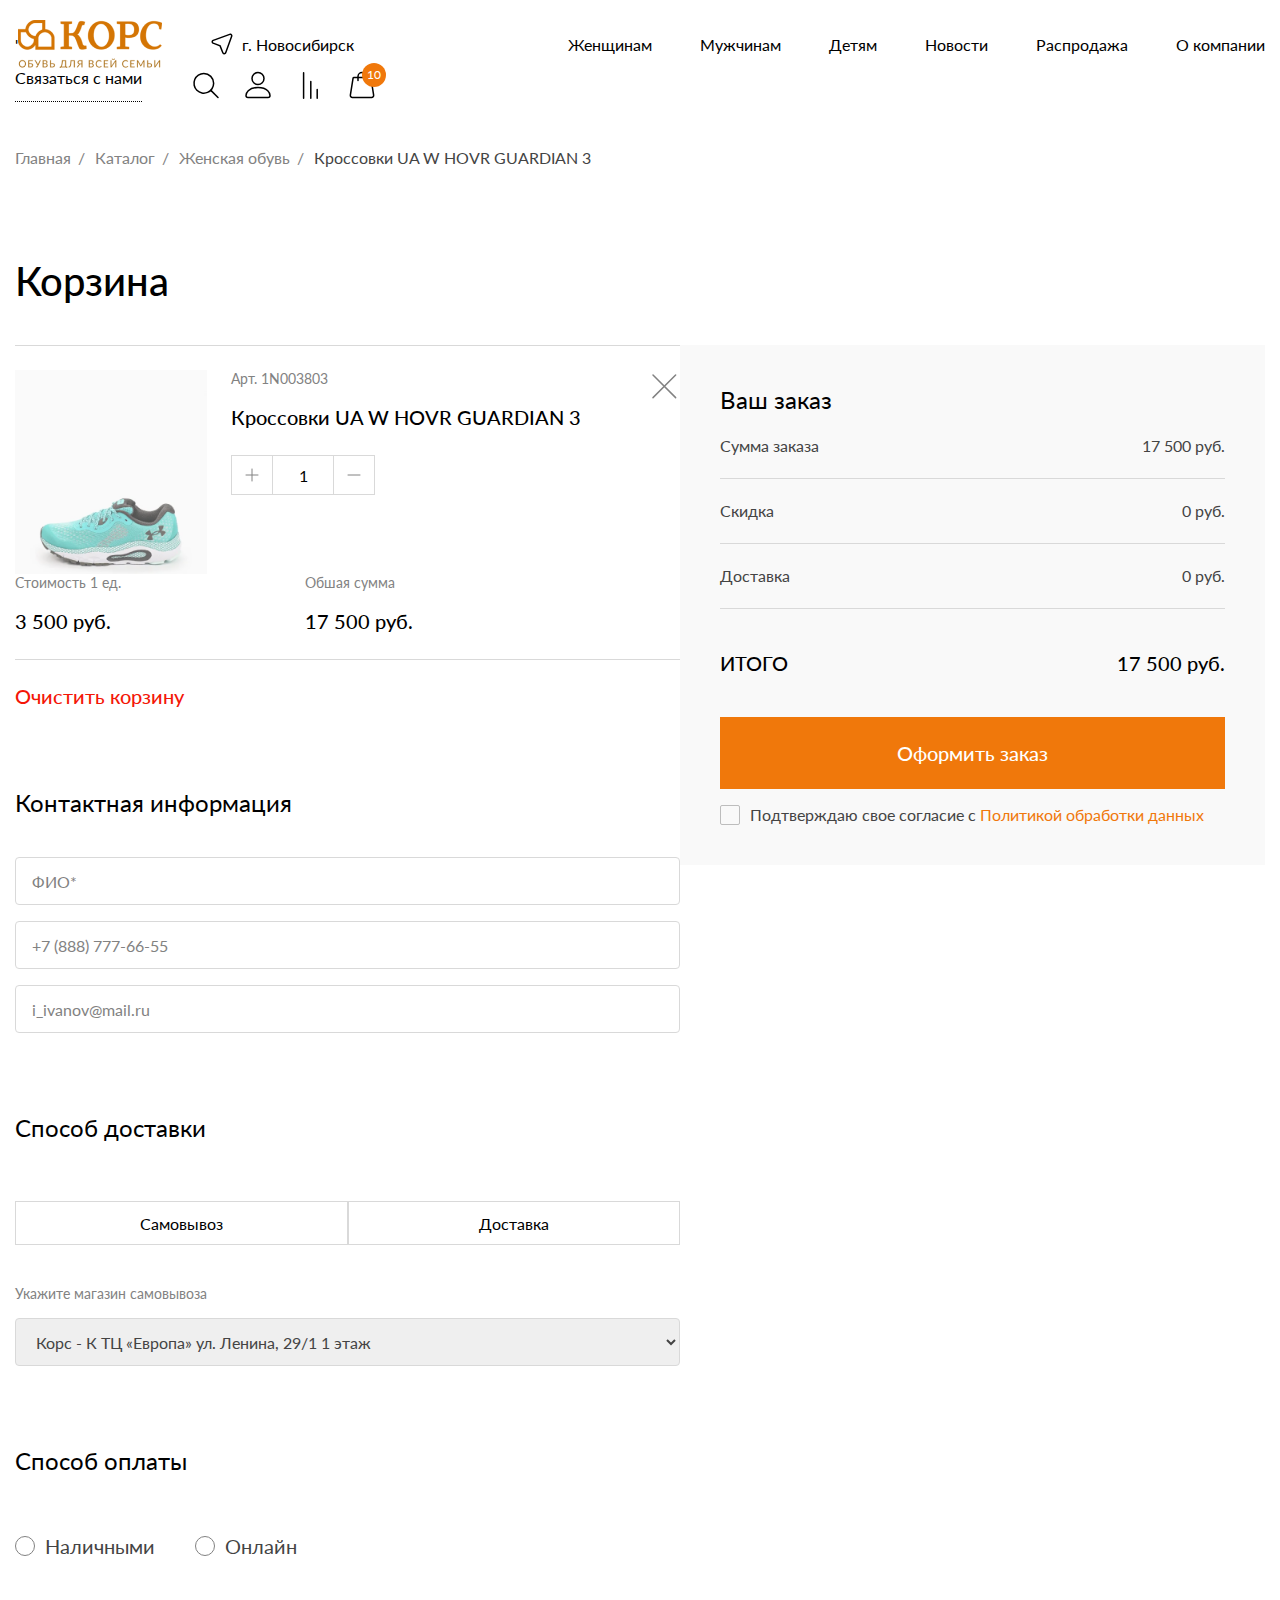
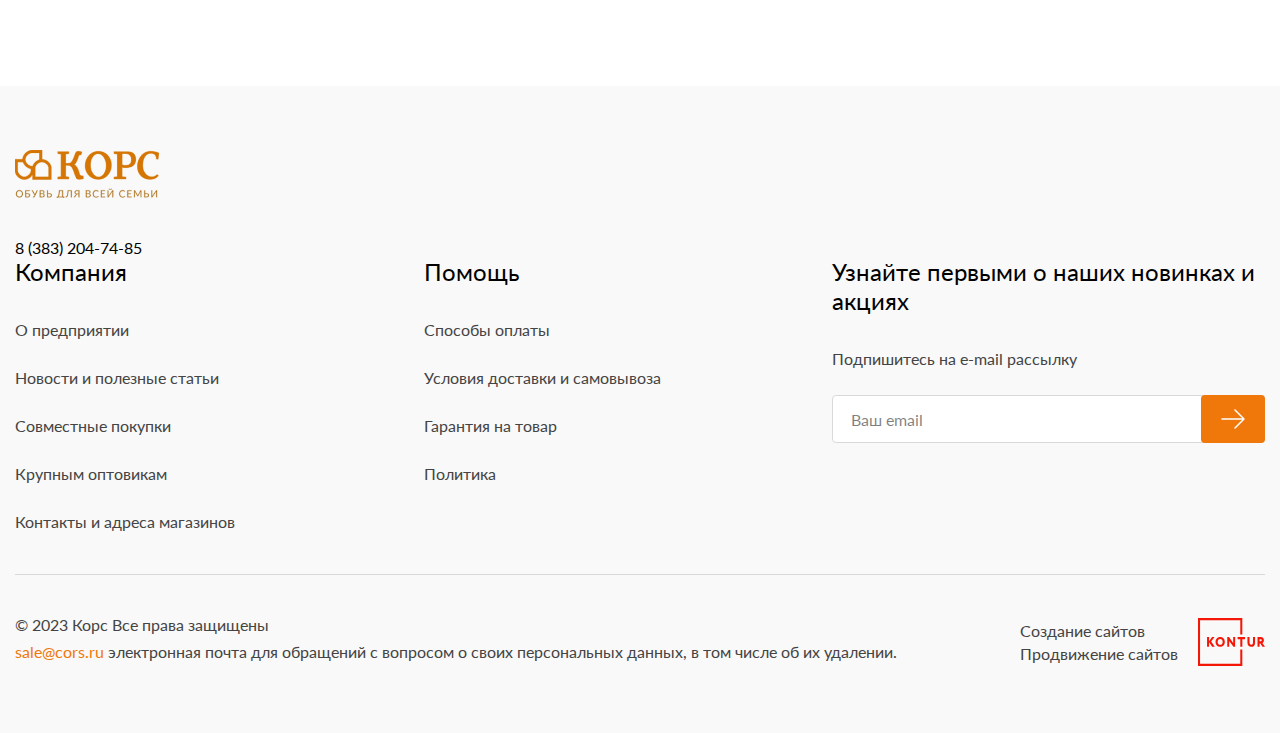
==== basket.html @ dfb62dc3 "web page" ====
<!DOCTYPE html>
<html lang="ru">
<head>
    <meta charset="UTF-8">
    <meta http-equiv="X-UA-Compatible" content="IE=edge">
    <meta name="viewport" content="width=device-width, initial-scale=1.0">
    <link rel="stylesheet" href="css/normalize.css">
    <link rel="stylesheet" href="slick-1.8.1/slick/slick-theme.css">
    <link rel="stylesheet" href="slick-1.8.1/slick/slick.css">
    <link rel="stylesheet" href="css/style.css">
    <link rel="stylesheet" href="css/media.css">
    <title></title>
</head>
<body>
    <header class="header">
        <div class="container">
            <div class="header__box">
                <div class="header__left">'
                    <a href="#" class="header__logo">
                        <img src="img/logo.png" alt="">
                    </a>
                    <div class="header__map">
                        <svg xmlns="http://www.w3.org/2000/svg" width="24" height="24" viewBox="0 0 24 24" fill="none">
                            <path d="M2.52773 8.87967C2.35185 9.12691 2.25506 9.42165 2.25009 9.72501H2.25008C2.24512 10.0291 2.33269 10.3275 2.50119 10.5806C2.66961 10.8336 2.91092 11.0295 3.19315 11.1423C3.19325 11.1424 3.19335 11.1424 3.19346 11.1425C3.1935 11.1425 3.19354 11.1425 3.19358 11.1425L10.0955 13.9037L12.8568 20.8065C12.8568 20.8066 12.8568 20.8067 12.8569 20.8068C12.9682 21.0853 13.1604 21.3239 13.4087 21.4921C13.6571 21.6602 13.9501 21.7501 14.25 21.75C14.2501 21.75 14.2502 21.75 14.2503 21.75H14.262V21.7501L14.2738 21.7499C14.5776 21.7451 14.8728 21.6482 15.1203 21.4719C15.3678 21.2957 15.5559 21.0484 15.6598 20.7629L15.6598 20.7628L21.6593 4.26422C21.6594 4.26401 21.6595 4.2638 21.6595 4.26359C21.7576 3.9953 21.777 3.70459 21.7154 3.42566C21.6539 3.1465 21.5138 2.89075 21.3117 2.68853C21.1097 2.48632 20.854 2.34605 20.5749 2.28425C20.2961 2.22252 20.0055 2.24165 19.7372 2.3394C19.7369 2.33951 19.7366 2.33961 19.7363 2.33972L3.23717 8.3394L3.23657 8.33962C2.95107 8.44372 2.70389 8.63203 2.52773 8.87967Z" stroke="black" stroke-width="1.5"/>
                        </svg>
                        г. Новосибирск
                    </div>
                </div>
                <div class="header__navbar">
                    <ul>
                        <li>
                            <a href="#">Женщинам</a>
                        </li>
                        <li>
                            <a href="#">Мужчинам</a>
                        </li>
                        <li>
                            <a href="#">Детям</a>
                        </li>
                        <li>
                            <a href="#">Новости</a>
                        </li>
                        <li>
                            <a href="#">Распродажа</a>
                        </li>
                        <li>
                            <a href="#">О компании</a>
                        </li>
                    </ul>
                </div>
                <div class="header__right">
                    <button class="header__call">Связаться с нами</button>
                    <button class="header__item">
                        <svg xmlns="http://www.w3.org/2000/svg" width="32" height="33" viewBox="0 0 32 33" fill="none">
                            <path d="M13.8181 4.5C11.8763 4.5 9.97805 5.07582 8.36347 6.15465C6.74889 7.23348 5.49048 8.76686 4.74736 10.5609C4.00425 12.3549 3.80982 14.329 4.18866 16.2335C4.56749 18.1381 5.50258 19.8875 6.87567 21.2606C8.24876 22.6337 9.99818 23.5688 11.9027 23.9476C13.8072 24.3264 15.7813 24.132 17.5754 23.3889C19.3694 22.6458 20.9028 21.3874 21.9816 19.7728C23.0604 18.1582 23.6363 16.26 23.6363 14.3181C23.6361 11.7142 22.6016 9.21707 20.7604 7.37585C18.9192 5.53463 16.422 4.50017 13.8181 4.5Z" stroke="black" stroke-width="1.5" stroke-miterlimit="10"/>
                            <path d="M21.1431 21.6431L28 28.5" stroke="black" stroke-width="1.5" stroke-miterlimit="10" stroke-linecap="round"/>
                        </svg>
                    </button>
                    <a href="#" class="header__item">
                        <svg xmlns="http://www.w3.org/2000/svg" width="32" height="33" viewBox="0 0 32 33" fill="none">
                            <path d="M6 28.5C6 28.5 4 28.5 4 26.5C4 24.5 6 18.5 16 18.5C26 18.5 28 24.5 28 26.5C28 28.5 26 28.5 26 28.5H6ZM16 15.5C17.5913 15.5 19.1174 14.8679 20.2426 13.7426C21.3679 12.6174 22 11.0913 22 9.5C22 7.9087 21.3679 6.38258 20.2426 5.25736C19.1174 4.13214 17.5913 3.5 16 3.5C14.4087 3.5 12.8826 4.13214 11.7574 5.25736C10.6321 6.38258 10 7.9087 10 9.5C10 11.0913 10.6321 12.6174 11.7574 13.7426C12.8826 14.8679 14.4087 15.5 16 15.5Z" stroke="black" stroke-width="1.5"/>
                        </svg>
                    </a>
                    <a href="#" class="header__item">
                        <svg xmlns="http://www.w3.org/2000/svg" width="32" height="33" viewBox="0 0 32 33" fill="none">
                            <path d="M9.59998 3.70001L9.59998 29.3M16.8 12.5276L16.8 29.3M23.2 20.4724V29.3" stroke="black" stroke-width="1.5" stroke-linecap="round"/>
                        </svg>
                    </a>
                    <a href="#" class="header__item header__cart">
                        <svg xmlns="http://www.w3.org/2000/svg" width="26" height="28" viewBox="0 0 26 28" fill="none">
                            <path d="M1.36532 24.1879L4.02666 7.34394C4.10345 6.85793 4.52237 6.5 5.01441 6.5H14.56H20.9856C21.4776 6.5 21.8966 6.85793 21.9733 7.34394L24.6347 24.1879C24.8265 25.4019 23.8882 26.5 22.6592 26.5H14.56H3.34081C2.11176 26.5 1.17351 25.4019 1.36532 24.1879Z" stroke="black" stroke-width="1.5"/>
                            <path d="M9 9.5V5.5C9 3.29086 10.7909 1.5 13 1.5C15.2091 1.5 17 3.29086 17 5.5V9.5" stroke="black" stroke-width="1.5" stroke-linecap="round"/>
                        </svg>
                        <span>10</span>
                    </a>
                </div>
            </div>
        </div>
    </header>
    <main class="main">
        <div class="container">
            <div class="crumbs">
                <ul>
                    <li>
                        <a href="#">Главная</a>
                    </li>
                    <li>
                        <a href="#">Каталог</a>
                    </li>
                    <li>
                        <a href="#">Женская обувь</a>
                    </li>
                    <li>
                        <p>Кроссовки UA W HOVR GUARDIAN 3</p>
                    </li>
                </ul>
            </div>
            <section class="basket">
                <h2>Корзина</h2>
                <div class="basket__box">
                    <div class="basket__content">
                        <div class="basket__product">
                            <button class="basket__delete">
                                <svg xmlns="http://www.w3.org/2000/svg" width="32" height="32" viewBox="0 0 32 32" fill="none">
                                    <path d="M5 5L27.6274 27.6274M27.6274 5L5 27.6274" stroke="#828282" stroke-width="1.5" stroke-linecap="round" stroke-linejoin="round"/>
                                </svg>
                            </button>
                            <div class="basket__img">
                                <img src="img/product-slider-2.png" alt="">
                            </div>
                            <div class="basket__title">
                                <span>Арт. 1N003803</span>
                                <h6>Кроссовки UA W HOVR 
                                    GUARDIAN 3</h6>
                                <div class="products__quantity">
                                    <button class="plus">
                                        <svg xmlns="http://www.w3.org/2000/svg" width="14" height="14" viewBox="0 0 14 14" fill="none">
                                            <path d="M1 7H13M7 1V13" stroke="#828282" stroke-linecap="round" stroke-linejoin="round"/>
                                        </svg>
                                    </button>
                                    <input type="text" value="1" readonly class="num">
                                    <button class="minus">
                                        <svg xmlns="http://www.w3.org/2000/svg" width="14" height="2" viewBox="0 0 14 2" fill="none">
                                            <path d="M1 1L13 1" stroke="#828282" stroke-linecap="round" stroke-linejoin="round"/>
                                        </svg>
                                    </button>
                                </div>                                
                            </div>
                            <div class="basket__price">
                                <span>Стоимость 1 ед.</span>
                                <h6>3 500 руб.</h6>
                            </div>
                            <div class="basket__price">
                                <span>Обшая сумма</span>
                                <h6>17 500 руб.</h6>
                            </div>
                        </div>
                        <button class="basket__clear">
                            Очистить корзину
                        </button>
                        <div class="basket__bottom">
                            <div class="basket__form">
                                <h5>Контактная информация</h5>
                                <div class="basket__input">
                                    <input type="text" placeholder="ФИО*">
                                </div>
                                <div class="basket__input">
                                    <input type="text" placeholder="+7 (888) 777-66-55">
                                </div>
                                <div class="basket__input">
                                    <input type="text" placeholder="i_ivanov@mail.ru">
                                </div>
                            </div>
                            <div class="basket__delivery">
                                <h5>Способ доставки</h5>
                                <div class="delivery_radio">
                                    <div class="radio">
                                        <input type="radio" id="123" name="delivery_radio">
                                        <label for="123">Самовывоз</label>
                                    </div>
                                    <div class="radio">
                                        <input type="radio" id="1234" name="delivery_radio">
                                        <label for="1234">Доставка</label>
                                    </div>
                                </div>
                                <span>Укажите магазин самовывоза</span>
                                <div class="delivery_select">
                                    <select name="" id="">
                                        <option value="">Корс - К ТЦ «Европа» ул. Ленина, 29/1 1 этаж</option>
                                    </select>
                                </div>
                            </div>
                            <div class="basket__payment">
                                <h5>Способ оплаты</h5>
                                <div class="payment_radio">
                                    <div class="radio">
                                        <input type="radio" id="1236" name="payment_radio">
                                        <label for="1236">
                                            <div class="border">
                                                <span></span>
                                            </div>
                                            Наличными
                                        </label>
                                    </div>
                                    <div class="radio">
                                        <input type="radio" id="1235" name="payment_radio">
                                        <label for="1235">
                                            <div class="border">
                                                <span></span>
                                            </div>
                                            Онлайн
                                        </label>
                                    </div>
                                </div>
                            </div>
                        </div>
                    </div>
                    <div class="basket__aside">
                        <div class="wrap">
                            <h5>Ваш заказ</h5>
                            <ul>
                                <li>
                                    <p>Сумма заказа</p>
                                    <p>17 500 руб.</p>
                                </li>
                                <li>
                                    <p>Скидка</p>
                                    <p>0 руб.</p>
                                </li>
                                <li>
                                    <p>Доставка</p>
                                    <p>0 руб.</p>
                                </li>
                            </ul>
                            <div class="total">
                                <h6>ИТОГО</h6>
                                <h6>17 500 руб.</h6>
                            </div>
                            <button class="main_btn">Оформить заказ</button>
                            <div class="aside__check">
                                <input type="checkbox" id="35">
                                <label for="35">Подтверждаю свое согласие с <a href="#">Политикой обработки данных</a></label>
                            </div>
                        </div>
                    </div>
                </div>
            </section>
        </div>
    </main>
    <footer class="footer">
        <div class="container">
            <div class="footer__top">
                <div class="footer__left">
                    <a href="#" class="footer__logo">
                        <img src="img/logo.png" alt="">
                    </a>
                    <a href="tel:8 (383) 204-74-85" class="footer__phone">8 (383) 204-74-85</a>
                </div>
                <div class="footer__wrap">
                    <div class="footer__nav">
                        <h5>Компания</h5>
                        <ul>
                            <li>
                                <a href="#">О предприятии </a>
                            </li>
                            <li>
                                <a href="#">Новости и полезные статьи</a>
                            </li>
                            <li>
                                <a href="#">Совместные покупки</a>
                            </li>
                            <li>
                                <a href="#">Крупным оптовикам</a>
                            </li>
                            <li>
                                <a href="#">Контакты и адреса магазинов</a>
                            </li>
                        </ul>
                    </div>
                    <div class="footer__nav">
                        <h5>Помощь</h5>
                        <ul>
                            <li>
                                <a href="#">Способы оплаты</a>
                            </li>
                            <li>
                                <a href="#">Условия доставки и самовывоза</a>
                            </li>
                            <li>
                                <a href="#">Гарантия на товар</a>
                            </li>
                            <li>
                                <a href="#">Политика</a>
                            </li>
                        </ul>
                    </div>
                    <div class="footer__right">
                        <h5>Узнайте первыми о наших новинках 
                            и акциях</h5>
                        <p>Подпишитесь на e-mail рассылку</p>
                        <div class="footer__email">
                            <input type="email" placeholder="Ваш email">
                            <button class="btn">
                                <svg xmlns="http://www.w3.org/2000/svg" width="32" height="32" viewBox="0 0 32 32" fill="none">
                                    <path d="M17.47 25.5298C17.3295 25.3892 17.2506 25.1986 17.2506 24.9998C17.2506 24.8011 17.3295 24.6105 17.47 24.4698L25.1887 16.7498L4.99999 16.7498C4.80108 16.7498 4.61031 16.6708 4.46966 16.5302C4.32901 16.3895 4.24999 16.1988 4.24999 15.9998C4.24999 15.8009 4.32901 15.6102 4.46966 15.4695C4.61031 15.3289 4.80108 15.2498 4.99999 15.2498L25.1887 15.2498L17.47 7.52985C17.3375 7.38767 17.2654 7.19962 17.2688 7.00532C17.2722 6.81102 17.351 6.62564 17.4884 6.48822C17.6258 6.35081 17.8112 6.2721 18.0055 6.26867C18.1998 6.26524 18.3878 6.33737 18.53 6.46985L27.53 15.4698C27.6704 15.6105 27.7493 15.8011 27.7493 15.9998C27.7493 16.1986 27.6704 16.3892 27.53 16.5298L18.53 25.5298C18.3894 25.6703 18.1987 25.7492 18 25.7492C17.8012 25.7492 17.6106 25.6703 17.47 25.5298Z" fill="white"/>
                                </svg>
                            </button>
                        </div>
                    </div>
                </div>
            </div>
            <div class="footer__bottom">
                <div class="footer__copy">
                    <p>© 2023 Корс Все права защищены</p>
                    <p><a href="#">sale@cors.ru</a> электронная почта для обращений с вопросом о своих персональных данных, в том числе об их удалении.</p>
                </div>
                <div class="footer__kontur">
                    <div>
                        <a href="#">Создание сайтов</a>
                        <a href="#">Продвижение сайтов</a>
                    </div>
                    <img src="img/kontur.svg" alt="">
                </div>
            </div>
        </div>
    </footer>
    <script src="js/jquery.min.js"></script>
    <script src="slick-1.8.1/slick/slick.min.js"></script>
    <script src="js/main.js"></script>
    <script>
        $('.images_main').slick({
            slidesToShow: 1,
            slidesToScroll: 1,
            arrows: false,
            dots: false,
            fade: true,
            asNavFor: '.images_nav'
        });
        $('.images_nav').slick({
            slidesToShow: 3,
            slidesToScroll: 1,
            asNavFor: '.images_main',
            arrows: true,
            dots: false,
            focusOnSelect: true,
            vertical: true,
            verticalSwiping: true,
        });
        $('.products__slider').slick({
            infinite: true,
            slidesToShow: 4,
            slidesToScroll: 1,
            arrows: false,
            dots: true
        });
        
    </script>
</body>
</html>
---- css/style.css ----
@import url("https://fonts.googleapis.com/css2?family=Lato:ital,wght@0,100;0,300;0,400;0,700;0,900;1,100;1,300;1,400;1,700;1,900&display=swap");
*, *::before, *::after {
  margin: 0;
  padding: 0;
  outline: none;
  -webkit-box-sizing: border-box;
          box-sizing: border-box;
}

body {
  min-height: 100vh;
  display: -webkit-box;
  display: -ms-flexbox;
  display: flex;
  -webkit-box-orient: vertical;
  -webkit-box-direction: normal;
      -ms-flex-direction: column;
          flex-direction: column;
  -webkit-box-pack: justify;
      -ms-flex-pack: justify;
          justify-content: space-between;
  font-family: "Lato", sans-serif;
  color: var(--black, #000);
  font-size: 16px;
  font-style: normal;
  font-weight: 400;
  line-height: normal;
}

.main {
  padding-top: 148px;
  padding-bottom: 128px;
}

:focus {
  outline: none;
}

button {
  cursor: pointer;
}

a {
  padding: 0;
  margin: 0;
  text-decoration: none;
}

p {
  padding: 0;
  margin: 0;
  color: #444;
  font-size: 16px;
  font-style: normal;
  font-weight: 400;
  line-height: 150%; /* 24px */
}

h1, h2, h3, h4, h5, h6 {
  padding: 0;
  margin: 0;
}

h1 {
  color: var(--black, #000);
  font-size: 48px;
  font-style: normal;
  font-weight: 400;
  line-height: normal;
}

h2 {
  color: var(--black, #000);
  font-size: 40px;
  font-style: normal;
  font-weight: 500;
  line-height: normal;
}

h4 {
  color: #000;
  font-size: 32px;
  font-style: normal;
  font-weight: 400;
  line-height: normal;
}

h5 {
  color: #000;
  font-size: 24px;
  font-style: normal;
  font-weight: 400;
  line-height: normal;
}

h6 {
  color: #000;
  font-size: 20px;
  font-style: normal;
  font-weight: 500;
  line-height: 140%; /* 31.2px */
}

ul, ol {
  list-style: none;
  padding: 0;
  margin: 0;
}

.container {
  max-width: 1792px;
  width: 100%;
  margin: 0 auto;
  padding: 0 15px;
}

.main_btn {
  display: -webkit-box;
  display: -ms-flexbox;
  display: flex;
  -webkit-box-align: center;
      -ms-flex-align: center;
          align-items: center;
  -webkit-box-pack: center;
      -ms-flex-pack: center;
          justify-content: center;
  padding: 24px 48px;
  background: var(--orange-brand, #F0780B);
  border: 0;
  color: #FFF;
  font-size: 20px;
  font-style: normal;
  font-weight: 500;
  line-height: normal;
}

.btn2 {
  display: -webkit-box;
  display: -ms-flexbox;
  display: flex;
  -webkit-box-align: center;
      -ms-flex-align: center;
          align-items: center;
  -webkit-box-pack: center;
      -ms-flex-pack: center;
          justify-content: center;
  height: 40px;
  padding: 15px 24px;
  color: #444;
  font-size: 16px;
  font-style: normal;
  font-weight: 500;
  line-height: normal;
  background: #F9F9F9;
  border: 0;
}

.btn3 {
  display: -webkit-box;
  display: -ms-flexbox;
  display: flex;
  -webkit-box-align: center;
      -ms-flex-align: center;
          align-items: center;
  -webkit-box-pack: center;
      -ms-flex-pack: center;
          justify-content: center;
  padding: 24px 48px;
  border: 1px solid var(--light-gray-1, #828282);
  background: transparent;
  color: var(--dark-gray, #444);
  font-size: 20px;
  font-style: normal;
  font-weight: 500;
  line-height: normal;
}

.crumbs {
  margin-bottom: 90px;
}
.crumbs ul {
  display: -webkit-box;
  display: -ms-flexbox;
  display: flex;
}
.crumbs li {
  margin-right: 24px;
  position: relative;
}
.crumbs li::after {
  content: "/";
  color: var(--light-gray-1, #828282);
  font-size: 16px;
  font-style: normal;
  font-weight: 400;
  line-height: normal;
  position: absolute;
  top: 0;
  right: -14px;
}
.crumbs li:last-child::after {
  display: none;
}
.crumbs a {
  color: var(--light-gray-1, #828282);
  font-size: 16px;
  font-style: normal;
  font-weight: 400;
  line-height: normal;
}
.crumbs p {
  color: var(--dark-gray, #444);
  font-size: 16px;
  font-style: normal;
  font-weight: 400;
  line-height: normal;
}

.header {
  width: 100%;
  padding-top: 30px;
  background: #fff;
  position: absolute;
  top: 0;
  left: 0;
  margin-top: -30px;
}

.header__box {
  display: -webkit-box;
  display: -ms-flexbox;
  display: flex;
  -webkit-box-pack: justify;
      -ms-flex-pack: justify;
          justify-content: space-between;
  -webkit-box-align: center;
      -ms-flex-align: center;
          align-items: center;
  -ms-flex-wrap: wrap;
      flex-wrap: wrap;
  padding: 20px 0;
}

.header__left {
  display: -webkit-box;
  display: -ms-flexbox;
  display: flex;
  -webkit-box-align: center;
      -ms-flex-align: center;
          align-items: center;
}

.header__logo {
  display: -webkit-box;
  display: -ms-flexbox;
  display: flex;
  -webkit-box-align: center;
      -ms-flex-align: center;
          align-items: center;
  -webkit-box-pack: center;
      -ms-flex-pack: center;
          justify-content: center;
  width: 144px;
  height: 48px;
  margin-right: 48px;
}
.header__logo img {
  width: 100%;
}

.header__map {
  display: -webkit-box;
  display: -ms-flexbox;
  display: flex;
  -webkit-box-align: center;
      -ms-flex-align: center;
          align-items: center;
}
.header__map svg {
  margin-right: 8px;
}

.header__navbar ul {
  display: -webkit-box;
  display: -ms-flexbox;
  display: flex;
}
.header__navbar li {
  margin-right: 48px;
}
.header__navbar li:last-child {
  margin-right: 0;
}
.header__navbar a {
  color: var(--black, #000);
  font-size: 16px;
  font-style: normal;
  font-weight: 400;
  line-height: normal;
}

.header__right {
  display: -webkit-box;
  display: -ms-flexbox;
  display: flex;
  -webkit-box-align: center;
      -ms-flex-align: center;
          align-items: center;
}

.header__call {
  color: var(--black, #000);
  font-size: 16px;
  font-style: normal;
  font-weight: 400;
  line-height: normal;
  padding-bottom: 14px;
  margin-right: 48px;
  background: transparent;
  border: 0;
  border-bottom: 1px dotted #000;
}

.header__item {
  display: -webkit-box;
  display: -ms-flexbox;
  display: flex;
  -webkit-box-align: center;
      -ms-flex-align: center;
          align-items: center;
  -webkit-box-pack: center;
      -ms-flex-pack: center;
          justify-content: center;
  width: 32px;
  height: 32px;
  margin-right: 20px;
  border: 0;
  background: transparent;
}

.header__item:last-child {
  margin-right: 0;
}

.header__cart {
  position: relative;
}
.header__cart span {
  width: 24px;
  height: 24px;
  background: #F0780B;
  display: -webkit-box;
  display: -ms-flexbox;
  display: flex;
  -webkit-box-align: center;
      -ms-flex-align: center;
          align-items: center;
  -webkit-box-pack: center;
      -ms-flex-pack: center;
          justify-content: center;
  color: #FFF;
  font-size: 12px;
  font-style: normal;
  font-weight: 400;
  line-height: 110%;
  position: absolute;
  top: -6px;
  right: -8px;
  border-radius: 50%;
}

.banner__slider {
  margin-bottom: 0 !important;
}
.banner__slider .slick-dots {
  width: auto;
  bottom: 55px;
  left: 56px;
}
.banner__slider .slick-dots li {
  width: 94px;
  height: 4px;
  border-radius: 16px;
  background: rgba(217, 217, 217, 0.5);
}
.banner__slider .slick-dots button {
  display: none;
}
.banner__slider .slick-dots li.slick-active {
  background: #D9D9D9;
}

.banner__block {
  display: -webkit-box !important;
  display: -ms-flexbox !important;
  display: flex !important;
  -webkit-box-pack: justify;
      -ms-flex-pack: justify;
          justify-content: space-between;
  min-height: 838px;
  background: #F9F9F9;
  position: relative;
}

.banner__item {
  width: 60px;
  height: 60px;
  display: -webkit-box;
  display: -ms-flexbox;
  display: flex;
  -webkit-box-align: end;
      -ms-flex-align: end;
          align-items: flex-end;
  -webkit-box-pack: end;
      -ms-flex-pack: end;
          justify-content: flex-end;
  position: absolute;
  bottom: 250px;
  right: 530px;
  z-index: 2;
}
.banner__item .btn {
  display: -webkit-box;
  display: -ms-flexbox;
  display: flex;
  -webkit-box-align: center;
      -ms-flex-align: center;
          align-items: center;
  -webkit-box-pack: center;
      -ms-flex-pack: center;
          justify-content: center;
  border: 0;
  background: transparent;
  cursor: pointer;
}
.banner__item .block {
  display: none;
  padding: 24px;
  width: 240px;
  position: absolute;
  bottom: 52px;
  right: 52px;
  border-radius: 16px 16px 0px 16px;
  background: rgba(217, 217, 217, 0.3);
  -webkit-backdrop-filter: blur(4px);
          backdrop-filter: blur(4px);
  color: #FFF;
  font-size: 24px;
  font-style: normal;
  font-weight: 400;
  line-height: normal;
}
.banner__item .block h5 {
  color: #FFF;
  font-size: 24px;
  font-style: normal;
  font-weight: 400;
  line-height: normal;
}

.banner__item:hover .block {
  display: block;
}

.banner__content {
  display: -webkit-box;
  display: -ms-flexbox;
  display: flex;
  -webkit-box-align: center;
      -ms-flex-align: center;
          align-items: center;
  max-width: 906px;
  width: 100%;
  padding: 200px 50px 200px 56px;
  background: url(../img/banner-bg.png) no-repeat center/cover;
}
.banner__content .wrap {
  max-width: 427px;
  width: 100%;
}
.banner__content h1 {
  margin-bottom: 24px;
}
.banner__content h2 {
  color: var(--black, #000);
  font-size: 48px;
  font-style: normal;
  font-weight: 400;
  line-height: normal;
  margin-bottom: 24px;
}
.banner__content p {
  margin-bottom: 56px;
  font-size: 24px;
}

.banner__img {
  max-width: 886px;
  width: 100%;
  min-height: 838px;
  position: relative;
  overflow: hidden;
}
.banner__img img {
  position: absolute;
  top: 50%;
  left: 50%;
  -webkit-transform: translate(-50%, -50%);
          transform: translate(-50%, -50%);
  width: auto;
  height: 100%;
}

.services .container {
  padding-top: 20px;
  padding-bottom: 128px;
}

.services__box {
  display: -ms-grid;
  display: grid;
  -ms-grid-columns: 1fr 20px 1fr 20px 1fr 20px 1fr;
  grid-template-columns: 1fr 1fr 1fr 1fr;
  grid-gap: 20px;
}

.services__block {
  min-height: 292px;
  background: #F9F9F9;
  display: -webkit-box;
  display: -ms-flexbox;
  display: flex;
  -webkit-box-orient: vertical;
  -webkit-box-direction: normal;
      -ms-flex-direction: column;
          flex-direction: column;
  -webkit-box-align: center;
      -ms-flex-align: center;
          align-items: center;
  -webkit-box-pack: center;
      -ms-flex-pack: center;
          justify-content: center;
}
.services__block .icon {
  width: 64px;
  height: 64px;
  margin-bottom: 16px;
}
.services__block p {
  max-width: 225px;
  width: 100%;
  color: var(--dark-gray, #444);
  text-align: center;
  font-size: 20px;
  font-style: normal;
  font-weight: 400;
  line-height: normal;
}

.title_h2 {
  display: -webkit-box;
  display: -ms-flexbox;
  display: flex;
  -webkit-box-pack: justify;
      -ms-flex-pack: justify;
          justify-content: space-between;
  -webkit-box-align: end;
      -ms-flex-align: end;
          align-items: flex-end;
  padding-bottom: 40px;
  border-bottom: 1px solid #D9D9D9;
  margin-bottom: 40px;
}
.title_h2 .link {
  color: #F0780B;
  font-size: 20px;
  font-style: normal;
  font-weight: 500;
  line-height: normal;
}

.company .container {
  padding-bottom: 128px;
}

.company__box {
  display: -webkit-box;
  display: -ms-flexbox;
  display: flex;
  -webkit-box-pack: end;
      -ms-flex-pack: end;
          justify-content: flex-end;
}

.company__left {
  max-width: 432px;
  width: 100%;
}
.company__left h5 {
  max-width: 350px;
  width: 100%;
  margin-bottom: 40px;
}

.company__img {
  max-width: 433px;
  width: 100%;
  height: 494px;
  position: relative;
  overflow: hidden;
  margin-left: 20px;
}
.company__img img {
  position: absolute;
  top: 50%;
  left: 50%;
  -webkit-transform: translate(-50%, -50%);
          transform: translate(-50%, -50%);
  width: 100%;
  height: auto;
}

.company__right {
  max-width: 433px;
  width: 100%;
  height: 494px;
  position: relative;
  overflow: hidden;
  background: #F9F9F9;
  margin-left: 20px;
}
.company__right .bg {
  position: absolute;
  top: 50%;
  left: 50%;
  -webkit-transform: translate(-50%, -50%);
          transform: translate(-50%, -50%);
}
.company__right img {
  position: absolute;
  bottom: 10%;
  left: 50%;
  z-index: 2;
  -webkit-transform: translateX(-50%);
          transform: translateX(-50%);
}
.company__right span {
  position: absolute;
  bottom: 16px;
  left: 16px;
  z-index: 2;
  color: rgba(130, 130, 130, 0.5);
  font-size: 16px;
  font-style: normal;
  font-weight: 400;
  line-height: normal;
}

.pop_categories .container {
  padding-bottom: 128px;
}
.pop_categories h2 {
  margin-bottom: 40px;
}

.pop_categories__slider {
  margin-bottom: 0 !important;
}
.pop_categories__slider .slick-dots {
  display: -webkit-box;
  display: -ms-flexbox;
  display: flex;
  bottom: 0;
}
.pop_categories__slider .slick-dots li {
  width: 100%;
  height: 4px;
  background: #F5F5F5;
  margin: 0;
}
.pop_categories__slider .slick-dots li.slick-active {
  background: #D9D9D9;
}
.pop_categories__slider .slick-dots button {
  display: none;
}

.pop_categories__block {
  display: -webkit-box;
  display: -ms-flexbox;
  display: flex;
  width: 865px;
  height: 500px;
  background: rgba(245, 245, 245, 0.6);
  margin: 0 auto;
  margin-bottom: 40px;
}

.pop_categories__img {
  width: 403px;
  height: 500px;
  position: relative;
  overflow: hidden;
}
.pop_categories__img img {
  position: absolute;
  top: 50%;
  left: 50%;
  -webkit-transform: translate(-50%, -50%);
          transform: translate(-50%, -50%);
  width: auto;
  height: 100%;
}

.pop_categories__content {
  width: calc(100% - 403px);
  padding: 55px;
  background: url(../img/pop_categories-fon.png) no-repeat center/cover;
  position: relative;
}
.pop_categories__content h4 {
  margin-bottom: 24px;
}
.pop_categories__content .link {
  display: -webkit-box;
  display: -ms-flexbox;
  display: flex;
  -webkit-box-align: center;
      -ms-flex-align: center;
          align-items: center;
  -webkit-box-pack: justify;
      -ms-flex-pack: justify;
          justify-content: space-between;
  color: #F0780B;
  font-size: 16px;
  font-style: normal;
  font-weight: 500;
  line-height: normal;
  position: absolute;
  bottom: 60px;
  left: 56px;
  right: 56px;
}

.products {
  padding-bottom: 128px;
}
.products h2 {
  margin-bottom: 40px;
}

.products__slider {
  margin-bottom: 0 !important;
}
.products__slider .slick-dots {
  display: -webkit-box;
  display: -ms-flexbox;
  display: flex;
  bottom: 0;
}
.products__slider .slick-dots li {
  width: 100%;
  height: 4px;
  background: #F5F5F5;
  margin: 0;
}
.products__slider .slick-dots li.slick-active {
  background: #D9D9D9;
}
.products__slider .slick-dots button {
  display: none;
}

.products__block {
  max-width: 433px;
  width: 100%;
  margin: 0 auto;
  padding-bottom: 40px;
  position: relative;
}
.products__block span {
  display: block;
  color: #828282;
  font-size: 15px;
  font-style: normal;
  font-weight: 400;
  line-height: normal;
  margin-bottom: 12px;
}
.products__block h5 {
  margin-bottom: 12px;
}
.products__block .box {
  display: -webkit-box;
  display: -ms-flexbox;
  display: flex;
  -ms-flex-wrap: wrap;
      flex-wrap: wrap;
}
.products__block .price {
  color: #000;
  font-size: 24px;
  font-style: normal;
  font-weight: 400;
  line-height: normal;
  margin-right: 16px;
  margin-bottom: 24px;
}
.products__block .price.line {
  text-decoration-line: line-through;
}
.products__block .red-price {
  color: #FF434E;
  font-size: 24px;
  font-style: normal;
  font-weight: 400;
  line-height: normal;
  margin-bottom: 24px;
}
.products__block .btn2 {
  max-width: 273px;
  width: 100%;
  margin-left: auto;
}

.products__discount {
  display: inline-block;
  color: #FFF;
  font-size: 20px;
  font-style: normal;
  font-weight: 400;
  line-height: normal;
  padding: 6px 20px;
  background: #FF434E;
  position: absolute;
  top: 24px;
  left: 24px;
  z-index: 3;
}

.products__like {
  display: -webkit-box;
  display: -ms-flexbox;
  display: flex;
  -webkit-box-align: center;
      -ms-flex-align: center;
          align-items: center;
  -webkit-box-pack: center;
      -ms-flex-pack: center;
          justify-content: center;
  width: 48px;
  height: 48px;
  position: absolute;
  top: 24px;
  right: 24px;
  z-index: 3;
  border: 0;
  background: transparent;
}

.products__comparison {
  display: -webkit-box;
  display: -ms-flexbox;
  display: flex;
  -webkit-box-align: center;
      -ms-flex-align: center;
          align-items: center;
  -webkit-box-pack: center;
      -ms-flex-pack: center;
          justify-content: center;
  width: 48px;
  height: 48px;
  position: absolute;
  top: 80px;
  right: 24px;
  z-index: 3;
  border: 0;
  background: transparent;
}

.products__quantity {
  display: -webkit-box;
  display: -ms-flexbox;
  display: flex;
  -webkit-box-align: center;
      -ms-flex-align: center;
          align-items: center;
  max-width: 144px;
  width: 100%;
  height: 40px;
  overflow: hidden;
  border: 1px solid var(--light-gray-2, #D9D9D9);
}
.products__quantity .plus, .products__quantity .minus {
  display: -webkit-box;
  display: -ms-flexbox;
  display: flex;
  -webkit-box-align: center;
      -ms-flex-align: center;
          align-items: center;
  -webkit-box-pack: center;
      -ms-flex-pack: center;
          justify-content: center;
  width: 40px;
  height: 40px;
  border: 0;
  background: transparent;
}
.products__quantity .num {
  height: 100%;
  width: calc(100% - 80px);
  border: 0;
  border-left: 1px solid var(--light-gray-2, #D9D9D9);
  border-right: 1px solid var(--light-gray-2, #D9D9D9);
  text-align: center;
  color: var(--black, #000);
  font-size: 16px;
  font-style: normal;
  font-weight: 400;
  line-height: normal;
}

.products__img {
  width: 100%;
  min-height: 456px;
  border: 1px solid #D9D9D9;
  margin-bottom: 24px;
  position: relative;
  overflow: hidden;
}
.products__img img {
  position: absolute;
  top: 50%;
  left: 50%;
  -webkit-transform: translate(-50%, -50%);
          transform: translate(-50%, -50%);
  width: 100%;
  height: auto;
}

.news__box {
  display: -webkit-box;
  display: -ms-flexbox;
  display: flex;
  -webkit-box-pack: center;
      -ms-flex-pack: center;
          justify-content: center;
}

.news__block {
  max-width: 433px;
  width: 100%;
  margin-right: 20px;
}
.news__block h5 {
  margin-bottom: 32px;
}
.news__block p {
  margin-bottom: 32px;
}
.news__block .link {
  color: #F0780B;
  font-size: 16px;
  font-style: normal;
  font-weight: 500;
  line-height: normal;
}

.news__block:last-child {
  margin-right: 0;
}

.news__date {
  display: block;
  color: #444;
  font-size: 16px;
  font-style: normal;
  font-weight: 400;
  line-height: 150%; /* 24px */
  margin-bottom: 32px;
}

.catalog h2 {
  margin-bottom: 40px;
}

.aside {
  max-width: 370px;
  width: 100%;
}
.aside h5 {
  margin-bottom: 32px;
}
.aside .main_btn {
  width: 100%;
  margin-bottom: 16px;
}
.aside .btn3 {
  width: 100%;
}

.aside__wrap {
  margin-bottom: 48px;
}

.aside__check {
  display: -webkit-box;
  display: -ms-flexbox;
  display: flex;
  margin-bottom: 24px;
  position: relative;
}
.aside__check input {
  min-width: 20px;
  width: 20px;
  height: 20px;
  margin-right: 10px;
  opacity: 0;
  position: relative;
  z-index: -1;
}
.aside__check label {
  color: var(--dark-gray, #444);
  font-size: 20px;
  font-style: normal;
  font-weight: 400;
  line-height: normal;
  cursor: pointer;
}
.aside__check label a {
  color: var(--orange-brand, #F0780B);
}
.aside__check label::before {
  content: "";
  width: 20px;
  height: 20px;
  border: 1.7px solid #828282;
  position: absolute;
  top: 50%;
  left: 0;
  -webkit-transform: translateY(-50%);
          transform: translateY(-50%);
  border-radius: 2px;
  opacity: 0.5;
}
.aside__check input:checked + label::before {
  background: #F0780B url(../img/check-light.svg) no-repeat center;
  background-size: 90%;
  border-color: #F0780B;
  opacity: 1;
}

.aside__check:last-child {
  margin-bottom: 0;
}

.aside__colors {
  position: relative;
  margin-bottom: 24px;
}
.aside__colors input {
  position: absolute;
  z-index: -1;
  opacity: 0;
}
.aside__colors label {
  display: -webkit-box;
  display: -ms-flexbox;
  display: flex;
  -webkit-box-align: center;
      -ms-flex-align: center;
          align-items: center;
  color: var(--dark-gray, #444);
  font-size: 20px;
  font-style: normal;
  font-weight: 400;
  line-height: normal;
  cursor: pointer;
}
.aside__colors .color {
  display: -webkit-box;
  display: -ms-flexbox;
  display: flex;
  -webkit-box-align: center;
      -ms-flex-align: center;
          align-items: center;
  -webkit-box-pack: center;
      -ms-flex-pack: center;
          justify-content: center;
  min-width: 24px;
  width: 24px;
  height: 24px;
  border: 1px solid #7a7a7a;
  border-radius: 50%;
  margin-right: 8px;
  padding: 0px;
  overflow: hidden;
  -webkit-transition: all 0.2s ease;
  transition: all 0.2s ease;
  position: relative;
}
.aside__colors .color span {
  width: 100%;
  height: 100%;
  border-radius: 50%;
  -webkit-transition: all 0.2s ease;
  transition: all 0.2s ease;
}
.aside__colors .color::after {
  content: "";
  width: 100%;
  height: 100%;
  position: absolute;
  top: 0;
  left: 0;
  background: url(../img/check-light.svg) no-repeat center;
  background-size: 60%;
  opacity: 0;
  -webkit-transition: all 0.2s ease;
  transition: all 0.2s ease;
}
.aside__colors .color2::after {
  background: url(../img/check-light-black.svg) no-repeat center;
  background-size: 60%;
}
.aside__colors .color1 span {
  background: #E1C6B2;
}
.aside__colors .color2 span {
  background: #fff;
}
.aside__colors .color3 span {
  background: #00D849;
}
.aside__colors .color4 span {
  background: #804030;
}
.aside__colors .color5 span {
  background: #FE1100;
}
.aside__colors .color6 span {
  background: #1B1B1B;
}
.aside__colors input:checked + label .color span {
  -webkit-transform: scale(0.86);
          transform: scale(0.86);
}
.aside__colors input:checked + label .color::after {
  opacity: 1;
}

.aside__colors:last-child {
  margin-bottom: 0;
}

.catalog__box {
  display: -webkit-box;
  display: -ms-flexbox;
  display: flex;
  -ms-flex-wrap: wrap;
      flex-wrap: wrap;
  -webkit-box-pack: justify;
      -ms-flex-pack: justify;
          justify-content: space-between;
}

.catalog__grid {
  display: -ms-grid;
  display: grid;
  -ms-grid-columns: 1fr 20px 1fr 20px 1fr;
  grid-template-columns: 1fr 1fr 1fr;
  grid-row-gap: 0px;
  grid-column-gap: 20px;
  margin-bottom: 40px;
}

.catalog__content {
  max-width: 1339px;
  width: 100%;
}

.catalog__checkeds {
  display: -webkit-box;
  display: -ms-flexbox;
  display: flex;
  margin-bottom: 50px;
}

.catalog__check {
  position: relative;
  margin-right: 16px;
}
.catalog__check input {
  opacity: 0;
  position: absolute;
  z-index: -1;
}
.catalog__check label {
  padding: 10px 20px;
  border: 1px solid var(--light-gray-2, #D9D9D9);
  background: #FFF;
  color: var(--dark-gray, #444);
  font-size: 20px;
  font-style: normal;
  font-weight: 400;
  line-height: normal;
  -webkit-transition: all 0.2s ease;
  transition: all 0.2s ease;
  cursor: pointer;
}
.catalog__check label::after {
  content: "";
  width: 20px;
  height: 20px;
  position: absolute;
  top: 50%;
  left: 20px;
  -webkit-transform: translateY(-50%);
          transform: translateY(-50%);
  background: url(../img/check-light.svg) no-repeat center;
  -webkit-transition: all 0.2s ease;
  transition: all 0.2s ease;
  opacity: 0;
}
.catalog__check input:checked + label {
  background: #F9B961;
  color: #fff;
  border-color: #F9B961;
  padding-left: 48px;
}
.catalog__check input:checked + label::after {
  opacity: 1;
}

.catalog__select {
  display: -webkit-box;
  display: -ms-flexbox;
  display: flex;
  -webkit-box-align: center;
      -ms-flex-align: center;
          align-items: center;
  margin-bottom: 40px;
}
.catalog__select p {
  color: var(--black, #000);
  font-size: 20px;
  font-style: normal;
  font-weight: 400;
  line-height: normal;
  margin-right: 8px;
}
.catalog__select select {
  color: var(--dark-gray, #444);
  font-size: 20px;
  font-style: normal;
  font-weight: 400;
  line-height: normal;
  border: 0;
  background: transparent;
  padding-right: 4px;
}

.catalog__visibility {
  display: -webkit-box;
  display: -ms-flexbox;
  display: flex;
  -webkit-box-align: center;
      -ms-flex-align: center;
          align-items: center;
  margin-left: auto;
}
.catalog__visibility .btn {
  display: -webkit-box;
  display: -ms-flexbox;
  display: flex;
  -webkit-box-align: center;
      -ms-flex-align: center;
          align-items: center;
  -webkit-box-pack: center;
      -ms-flex-pack: center;
          justify-content: center;
  border: 0;
  background: transparent;
  margin-left: 16px;
}

.paginator {
  display: -webkit-box;
  display: -ms-flexbox;
  display: flex;
  -webkit-box-align: center;
      -ms-flex-align: center;
          align-items: center;
}
.paginator ul {
  display: -webkit-box;
  display: -ms-flexbox;
  display: flex;
  margin-right: 24px;
}
.paginator ul li {
  margin-right: 12px;
}
.paginator ul li:last-child {
  margin-right: 0;
}
.paginator ul a {
  width: 36px;
  height: 36px;
  display: -webkit-box;
  display: -ms-flexbox;
  display: flex;
  -webkit-box-align: center;
      -ms-flex-align: center;
          align-items: center;
  -webkit-box-pack: center;
      -ms-flex-pack: center;
          justify-content: center;
  border: 1px solid var(--light-gray-2, #D9D9D9);
  color: var(--light-gray-1, #828282);
  font-size: 20px;
  font-style: normal;
  font-weight: 400;
  line-height: normal;
}
.paginator .next {
  display: -webkit-box;
  display: -ms-flexbox;
  display: flex;
  -webkit-box-align: center;
      -ms-flex-align: center;
          align-items: center;
  color: var(--dark-gray, #444);
  font-size: 20px;
  font-style: normal;
  font-weight: 400;
  line-height: normal;
}
.paginator .next svg {
  margin-left: 4px;
  -webkit-transform: translateY(1px);
          transform: translateY(1px);
}

.product h2 {
  margin-bottom: 40px;
}

.product__box {
  display: -webkit-box;
  display: -ms-flexbox;
  display: flex;
  -webkit-box-pack: justify;
      -ms-flex-pack: justify;
          justify-content: space-between;
  -ms-flex-wrap: wrap;
      flex-wrap: wrap;
  margin-bottom: 80px;
}

.product__images {
  display: -webkit-box;
  display: -ms-flexbox;
  display: flex;
  -webkit-box-align: center;
      -ms-flex-align: center;
          align-items: center;
  -webkit-box-pack: justify;
      -ms-flex-pack: justify;
          justify-content: space-between;
  max-width: 1188px;
  width: 100%;
}

.images_nav {
  width: 240px;
}
.images_nav .block {
  width: 240px;
  height: 310px;
  position: relative;
  overflow: hidden;
  margin: 10px 0;
}
.images_nav .block img {
  position: absolute;
  top: 50%;
  left: 50%;
  -webkit-transform: translate(-50%, -50%);
          transform: translate(-50%, -50%);
  width: auto;
  height: 100%;
}
.images_nav .block::after {
  content: "";
  width: 100%;
  height: 100%;
  position: absolute;
  top: 0;
  left: 0;
  z-index: 2;
  opacity: 0.5;
  background: -webkit-gradient(linear, left bottom, left top, from(rgba(255, 255, 255, 0.3)), to(rgba(255, 255, 255, 0.3))), url(<path-to-image>), lightgray 50%/cover no-repeat;
  background: linear-gradient(0deg, rgba(255, 255, 255, 0.3) 0%, rgba(255, 255, 255, 0.3) 100%), url(<path-to-image>), lightgray 50%/cover no-repeat;
}

.images_main {
  width: 928px;
  height: 1090px;
}
.images_main .block {
  width: 928px;
  height: 1090px;
  position: relative;
  overflow: hidden;
}
.images_main .block img {
  position: absolute;
  top: 50%;
  left: 50%;
  -webkit-transform: translate(-50%, -50%);
          transform: translate(-50%, -50%);
  width: 100%;
}

.product__content {
  max-width: 540px;
  width: 100%;
}
.product__content h2 {
  margin-bottom: 24px;
}
.product__content .art {
  color: var(--light-gray-1, #828282);
  font-size: 20px;
  font-style: normal;
  font-weight: 400;
  line-height: normal;
  margin-bottom: 40px;
}
.product__content h6 {
  color: var(--light-gray-1, #828282);
  font-size: 20px;
  font-style: normal;
  font-weight: 400;
  line-height: normal;
  margin-bottom: 20px;
}
.product__content .catalog__checkeds {
  margin-bottom: 40px;
}
.product__content .products__quantity {
  margin-bottom: 40px;
}
.product__content .main_btn {
  width: 100%;
  margin-bottom: 16px;
}
.product__content .btn3 {
  width: 100%;
}

.product__price {
  color: var(--black, #000);
  font-size: 40px;
  font-style: normal;
  font-weight: 400;
  line-height: normal;
  margin-bottom: 40px;
}

.product__bottom {
  margin-bottom: 128px;
}

.product__tabBtn {
  display: -webkit-box;
  display: -ms-flexbox;
  display: flex;
  margin-bottom: 40px;
}
.product__tabBtn .btn {
  color: var(--light-gray-1, #828282);
  font-size: 32px;
  font-style: normal;
  font-weight: 400;
  line-height: normal;
  padding-bottom: 6px;
  margin-right: 48px;
  border: 0;
  border-bottom: 1.5px solid transparent;
  background: transparent;
}
.product__tabBtn .btn.active {
  color: #000;
  border-color: #000;
}

.product__tabBlock .wrap {
  max-width: 1188px;
  width: 100%;
}
.product__tabBlock p {
  color: #444;
  font-size: 20px;
  font-style: normal;
  font-weight: 400;
  line-height: 150%; /* 30px */
}

.basket h2 {
  margin-bottom: 40px;
}

.basket__box {
  display: -webkit-box;
  display: -ms-flexbox;
  display: flex;
  -webkit-box-pack: justify;
      -ms-flex-pack: justify;
          justify-content: space-between;
}

.basket__content {
  max-width: 1144px;
  width: 100%;
  border-top: 1px solid #D9D9D9;
}

.basket__product {
  display: -webkit-box;
  display: -ms-flexbox;
  display: flex;
  -ms-flex-wrap: wrap;
      flex-wrap: wrap;
  border-bottom: 1px solid #D9D9D9;
  padding: 24px 0;
  position: relative;
}
.basket__product span {
  display: block;
  color: var(--light-gray-1, #828282);
  font-size: 14px;
  font-style: normal;
  font-weight: 400;
  line-height: normal;
  margin-bottom: 16px;
}

.basket__delete {
  display: -webkit-box;
  display: -ms-flexbox;
  display: flex;
  -webkit-box-align: center;
      -ms-flex-align: center;
          align-items: center;
  -webkit-box-pack: center;
      -ms-flex-pack: center;
          justify-content: center;
  border: 0;
  background: transparent;
  position: absolute;
  top: 24px;
  right: 0;
}

.basket__img {
  min-width: 192px;
  width: 192px;
  height: 204px;
  position: relative;
  overflow: hidden;
  margin-right: 24px;
}
.basket__img img {
  position: absolute;
  top: 50%;
  left: 50%;
  -webkit-transform: translate(-50%, -50%);
          transform: translate(-50%, -50%);
  width: 100%;
  height: auto;
}

.basket__title {
  max-width: 368px;
  width: 100%;
  margin-right: 20px;
}
.basket__title h6 {
  margin-bottom: 24px;
}

.basket__price {
  max-width: 200px;
  width: 100%;
  margin-right: 90px;
}

.basket__price:last-child {
  margin-right: 0;
}

.basket__clear {
  margin-top: 24px;
  margin-bottom: 80px;
  color: #F41707;
  font-size: 20px;
  font-style: normal;
  font-weight: 500;
  line-height: normal;
  border: 0;
  background: transparent;
}

.basket__bottom {
  max-width: 735px;
  width: 100%;
}
.basket__bottom h5 {
  margin-bottom: 40px;
}

.basket__form {
  margin-bottom: 80px;
}

.basket__input {
  margin-bottom: 16px;
}
.basket__input input {
  width: 100%;
  height: 48px;
  padding: 0 16px;
  border-radius: 4px;
  border: 1px solid var(--light-gray-2, #D9D9D9);
  color: #000;
  font-size: 16px;
  font-style: normal;
  font-weight: 400;
  line-height: 150%; /* 24px */
}
.basket__input input::-webkit-input-placeholder {
  color: var(--light-gray-1, #828282);
}
.basket__input input::-moz-placeholder {
  color: var(--light-gray-1, #828282);
}
.basket__input input:-ms-input-placeholder {
  color: var(--light-gray-1, #828282);
}
.basket__input input::-ms-input-placeholder {
  color: var(--light-gray-1, #828282);
}
.basket__input input::placeholder {
  color: var(--light-gray-1, #828282);
}

.basket__input:last-child {
  margin-bottom: 0;
}

.basket__delivery {
  margin-bottom: 80px;
}
.basket__delivery span {
  display: block;
  color: var(--light-gray-1, #828282);
  font-size: 14px;
  font-style: normal;
  font-weight: 400;
  line-height: normal;
  margin-bottom: 16px;
}

.delivery_radio {
  display: -webkit-box;
  display: -ms-flexbox;
  display: flex;
  -webkit-box-pack: justify;
      -ms-flex-pack: justify;
          justify-content: space-between;
  margin-bottom: 40px;
}
.delivery_radio .radio {
  max-width: 355px;
  width: 100%;
}
.delivery_radio .radio input {
  position: relative;
  z-index: -1;
  opacity: 0;
}
.delivery_radio .radio label {
  display: -webkit-box;
  display: -ms-flexbox;
  display: flex;
  -webkit-box-align: center;
      -ms-flex-align: center;
          align-items: center;
  -webkit-box-pack: center;
      -ms-flex-pack: center;
          justify-content: center;
  width: 100%;
  height: 44px;
  border: 1px solid var(--light-gray-2, #D9D9D9);
  background: #FFF;
}

.delivery_select select {
  width: 100%;
  height: 48px;
  padding: 0 16px;
  border-radius: 4px;
  border: 1px solid var(--light-gray-2, #D9D9D9);
  color: var(--dark-gray, #444);
  font-size: 16px;
  font-style: normal;
  font-weight: 400;
  line-height: 150%; /* 24px */
}

.payment_radio {
  display: -webkit-box;
  display: -ms-flexbox;
  display: flex;
}
.payment_radio .radio {
  margin-right: 40px;
}
.payment_radio .radio input {
  position: relative;
  z-index: -1;
  opacity: 0;
}
.payment_radio label {
  display: -webkit-box;
  display: -ms-flexbox;
  display: flex;
  -webkit-box-align: center;
      -ms-flex-align: center;
          align-items: center;
  color: var(--dark-gray, #444);
  font-size: 20px;
  font-style: normal;
  font-weight: 400;
  line-height: normal;
}
.payment_radio .border {
  width: 20px;
  height: 20px;
  border: 1px solid #828282;
  border-radius: 50%;
  margin-right: 10px;
}

.basket__aside {
  max-width: 585px;
  width: 100%;
}
.basket__aside .wrap {
  background: #F9F9F9;
  padding: 40px;
  position: sticky;
  top: 100px;
}
.basket__aside ul {
  margin-bottom: 40px;
}
.basket__aside li {
  display: -webkit-box;
  display: -ms-flexbox;
  display: flex;
  -webkit-box-pack: justify;
      -ms-flex-pack: justify;
          justify-content: space-between;
  padding: 20px 0;
  border-bottom: 1px solid var(--light-gray-2, #D9D9D9);
  color: var(--dark-gray, #444);
  font-size: 20px;
  font-style: normal;
  font-weight: 400;
  line-height: 140%; /* 28px */
}
.basket__aside .total {
  display: -webkit-box;
  display: -ms-flexbox;
  display: flex;
  -webkit-box-pack: justify;
      -ms-flex-pack: justify;
          justify-content: space-between;
  margin-bottom: 40px;
}
.basket__aside .main_btn {
  width: 100%;
  margin-bottom: 16px;
}
.basket__aside .aside__check label {
  font-size: 16px;
}

.advantage {
  padding-bottom: 128px;
}
.advantage h2 {
  margin-bottom: 40px;
}

.companyPage__box {
  display: -webkit-box;
  display: -ms-flexbox;
  display: flex;
  -ms-flex-wrap: wrap;
      flex-wrap: wrap;
  padding-bottom: 128px;
}

.companyPage__left {
  max-width: 433px;
  width: 100%;
  margin-right: 170px;
}

.companyPage__img {
  width: 100%;
  height: 494px;
  position: relative;
  overflow: hidden;
}
.companyPage__img img {
  position: absolute;
  top: 50%;
  left: 50%;
  -webkit-transform: translate(-50%, -50%);
          transform: translate(-50%, -50%);
  width: 100%;
}

.companyPage__content {
  max-width: 886px;
  width: 100%;
}
.companyPage__content .wrap {
  max-width: 585px;
  width: 100%;
}
.companyPage__content h5 {
  margin-bottom: 40px;
}
.companyPage__content p {
  margin-bottom: 24px;
}

.companyPage__numbers {
  display: -webkit-box;
  display: -ms-flexbox;
  display: flex;
  -ms-flex-wrap: wrap;
      flex-wrap: wrap;
  -webkit-box-pack: justify;
      -ms-flex-pack: justify;
          justify-content: space-between;
  margin-top: 20px;
}
.companyPage__numbers .number {
  max-width: 433px;
  width: 100%;
  padding-top: 40px;
  margin-top: 40px;
  border-top: 1px solid #D9D9D9;
}
.companyPage__numbers .number:nth-child(1), .companyPage__numbers .number:nth-child(2) {
  margin-top: 0;
  border: 0;
}
.companyPage__numbers h3 {
  color: rgba(240, 120, 11, 0.2);
  font-size: 96px;
  font-style: normal;
  font-weight: 700;
  line-height: 130%; /* 124.8px */
}
.companyPage__numbers span {
  display: block;
  color: var(--orange-brand, #F0780B);
  font-size: 24px;
  font-style: normal;
  font-weight: 500;
  line-height: 130%; /* 31.2px */
  margin-top: -40px;
}

.companyPage__images {
  display: -webkit-box;
  display: -ms-flexbox;
  display: flex;
  -ms-flex-wrap: wrap;
      flex-wrap: wrap;
  -webkit-box-pack: justify;
      -ms-flex-pack: justify;
          justify-content: space-between;
  margin-top: 80px;
}
.companyPage__images .img {
  max-width: 433px;
  width: 100%;
  height: 366px;
  position: relative;
  overflow: hidden;
}
.companyPage__images .img img {
  position: absolute;
  top: 50%;
  left: 50%;
  -webkit-transform: translate(-50%, -50%);
          transform: translate(-50%, -50%);
  width: 100%;
}

.companyPage__slider {
  margin-bottom: 0 !important;
}
.companyPage__slider .block {
  width: 430px;
  height: 540px;
  position: relative;
  overflow: hidden;
  margin-bottom: 40px;
}
.companyPage__slider .block img {
  position: absolute;
  top: 50%;
  left: 50%;
  -webkit-transform: translate(-50%, -50%);
          transform: translate(-50%, -50%);
  width: 100%;
}
.companyPage__slider .slick-dots {
  display: -webkit-box;
  display: -ms-flexbox;
  display: flex;
  bottom: 0;
}
.companyPage__slider .slick-dots li {
  width: 100%;
  height: 4px;
  background: #F5F5F5;
  margin: 0;
}
.companyPage__slider .slick-dots li.slick-active {
  background: #D9D9D9;
}
.companyPage__slider .slick-dots button {
  display: none;
}

.footer {
  background: #F9F9F9;
  padding: 64px 0;
}

.footer__top {
  display: -webkit-box;
  display: -ms-flexbox;
  display: flex;
  -ms-flex-wrap: wrap;
      flex-wrap: wrap;
  padding-bottom: 40px;
}

.footer__left {
  max-width: 454px;
  width: 100%;
}

.footer__logo {
  display: -webkit-box;
  display: -ms-flexbox;
  display: flex;
  -webkit-box-align: center;
      -ms-flex-align: center;
          align-items: center;
  -webkit-box-pack: center;
      -ms-flex-pack: center;
          justify-content: center;
  width: 144px;
  height: 48px;
  margin-bottom: 40px;
}
.footer__logo img {
  width: 100%;
}

.footer__phone {
  color: #000;
  font-size: 16px;
  font-style: normal;
  font-weight: 400;
  line-height: normal;
}

.footer__wrap {
  display: -webkit-box;
  display: -ms-flexbox;
  display: flex;
  -ms-flex-wrap: wrap;
      flex-wrap: wrap;
  -webkit-box-pack: justify;
      -ms-flex-pack: justify;
          justify-content: space-between;
  width: 1308px;
}

.footer__nav {
  max-width: 282px;
  width: 100%;
}
.footer__nav h5 {
  margin-bottom: 32px;
}
.footer__nav li {
  margin-bottom: 24px;
}
.footer__nav li a {
  color: #444;
  font-size: 16px;
  font-style: normal;
  font-weight: 400;
  line-height: 150%; /* 24px */
}
.footer__nav li:last-child {
  margin-bottom: 0;
}

.footer__right {
  max-width: 433px;
  width: 100%;
}
.footer__right h5 {
  margin-bottom: 32px;
}
.footer__right p {
  margin-bottom: 24px;
}

.footer__email {
  width: 100%;
  position: relative;
}
.footer__email input {
  width: 100%;
  height: 48px;
  border-radius: 4px;
  border: 1px solid #D9D9D9;
  padding: 18px;
  color: #000;
  font-size: 16px;
  font-style: normal;
  font-weight: 400;
  line-height: 150%; /* 24px */
  padding-right: 80px;
}
.footer__email input::-webkit-input-placeholder {
  color: rgba(0, 0, 0, 0.5);
}
.footer__email input::-moz-placeholder {
  color: rgba(0, 0, 0, 0.5);
}
.footer__email input:-ms-input-placeholder {
  color: rgba(0, 0, 0, 0.5);
}
.footer__email input::-ms-input-placeholder {
  color: rgba(0, 0, 0, 0.5);
}
.footer__email input::placeholder {
  color: rgba(0, 0, 0, 0.5);
}
.footer__email .btn {
  position: absolute;
  top: 0;
  right: 0;
  z-index: 2;
  width: 64px;
  height: 48px;
  border-radius: 4px;
  background: #F0780B;
  border: 0;
  display: -webkit-box;
  display: -ms-flexbox;
  display: flex;
  -webkit-box-align: center;
      -ms-flex-align: center;
          align-items: center;
  -webkit-box-pack: center;
      -ms-flex-pack: center;
          justify-content: center;
}

.footer__bottom {
  display: -webkit-box;
  display: -ms-flexbox;
  display: flex;
  -webkit-box-pack: justify;
      -ms-flex-pack: justify;
          justify-content: space-between;
  -ms-flex-wrap: wrap;
      flex-wrap: wrap;
  padding-top: 40px;
  border-top: 1px solid #D9D9D9;
}

.footer__copy {
  max-width: 1000px;
  width: 100%;
}
.footer__copy p {
  color: #444;
  font-size: 16px;
  font-style: normal;
  font-weight: 400;
  line-height: normal;
  margin-bottom: 8px;
}
.footer__copy p a {
  color: #F0780B;
}

.footer__kontur {
  display: -webkit-box;
  display: -ms-flexbox;
  display: flex;
  -webkit-box-align: center;
      -ms-flex-align: center;
          align-items: center;
}
.footer__kontur a {
  display: block;
  color: #444;
  font-size: 16px;
  font-style: normal;
  font-weight: 400;
  line-height: normal;
  margin: 4px 0;
}
.footer__kontur img {
  margin-left: 20px;
}
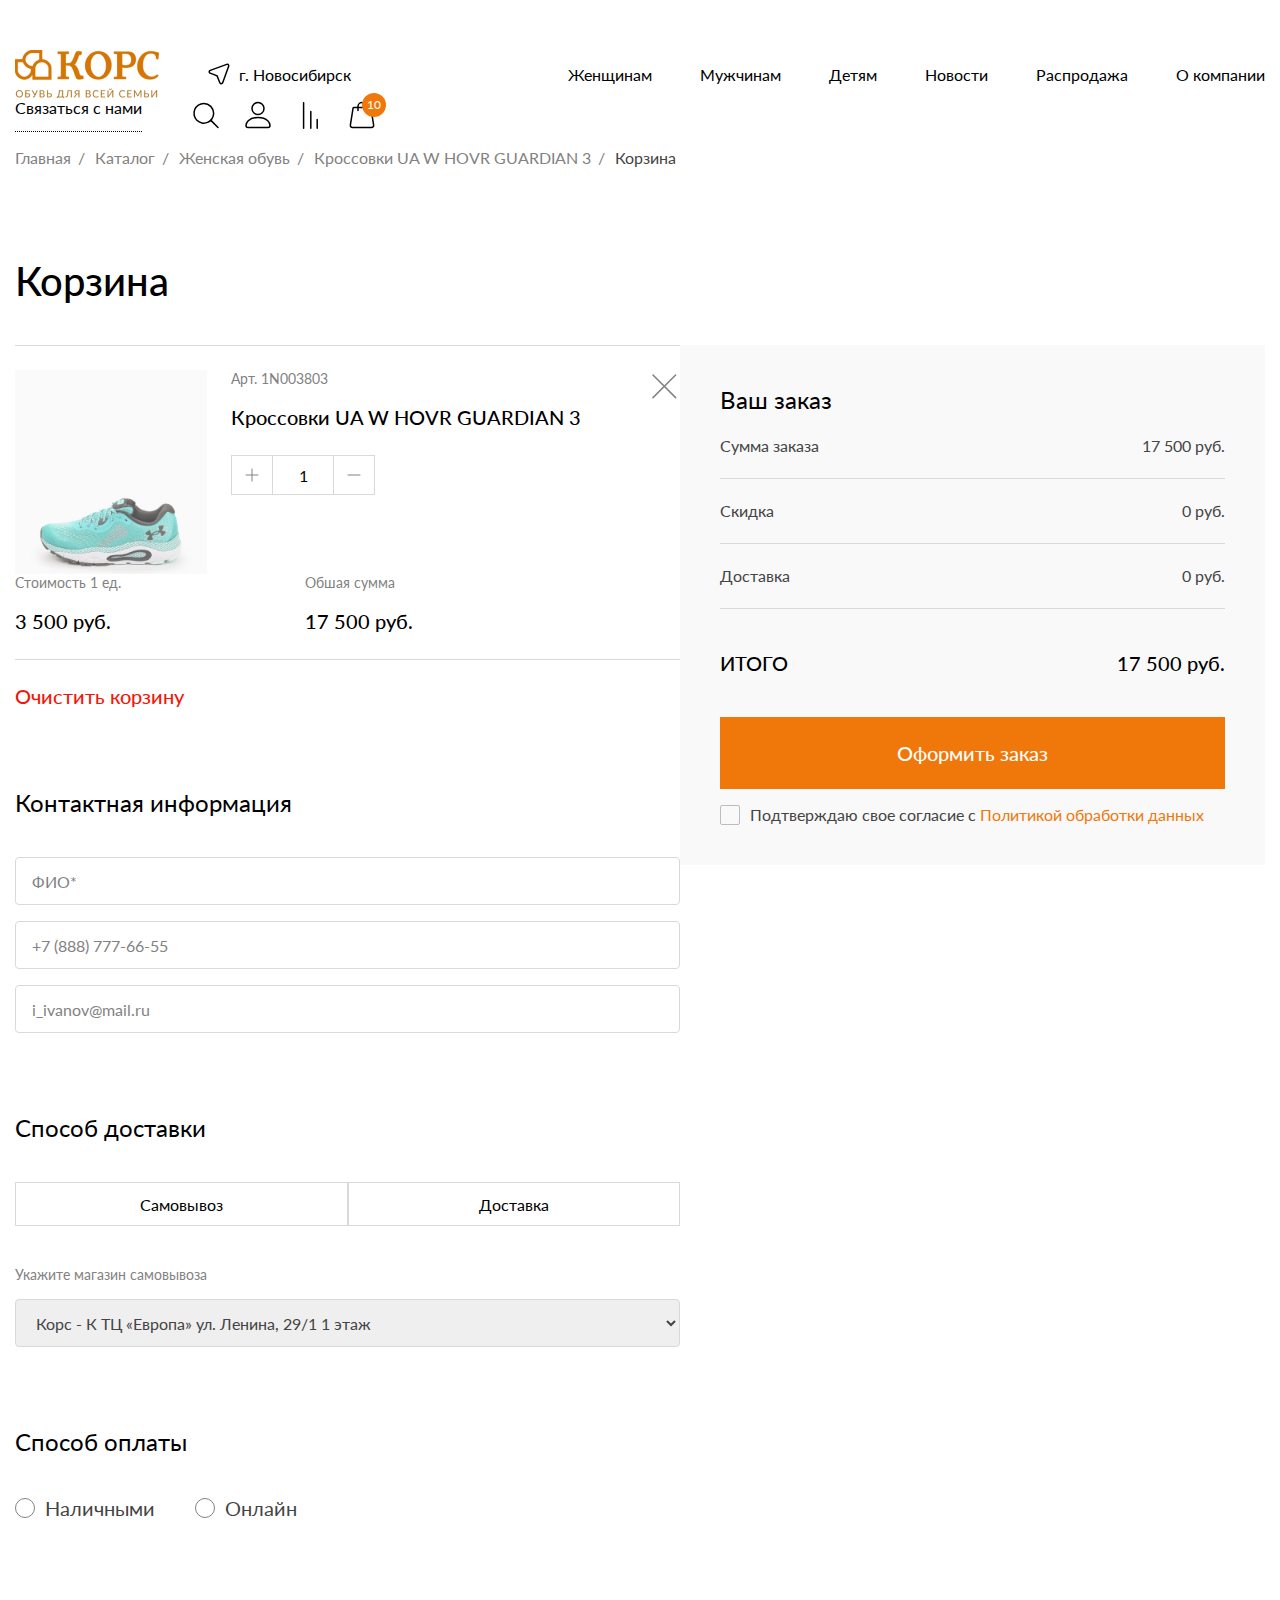
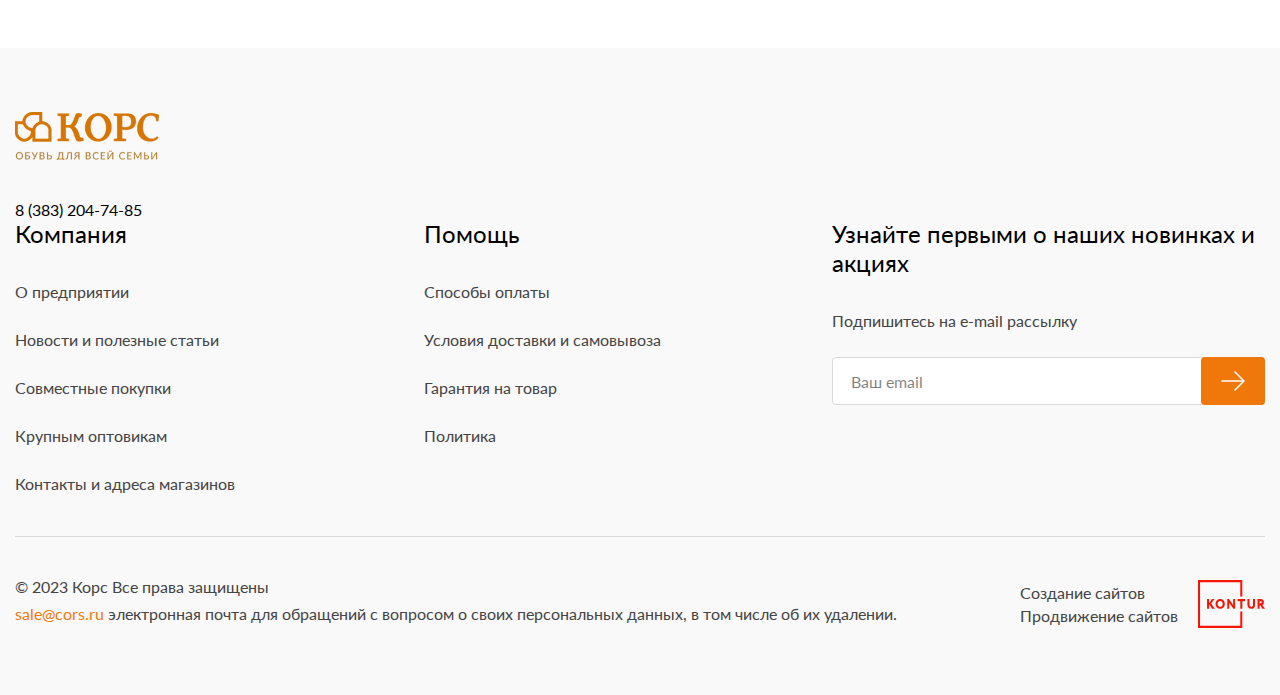
==== commit 77ad8a2d: "finish pages" ====
--- a/basket.html
+++ b/basket.html
@@ -15,7 +15,10 @@
     <header class="header">
         <div class="container">
             <div class="header__box">
-                <div class="header__left">'
+                <button class="header__burgir">
+                    <span></span><span></span><span></span>
+                </button>
+                <div class="header__left">
                     <a href="#" class="header__logo">
                         <img src="img/logo.png" alt="">
                     </a>
@@ -27,6 +30,12 @@
                     </div>
                 </div>
                 <div class="header__navbar">
+                    <div class="header__map">
+                        <svg xmlns="http://www.w3.org/2000/svg" width="24" height="24" viewBox="0 0 24 24" fill="none">
+                            <path d="M2.52773 8.87967C2.35185 9.12691 2.25506 9.42165 2.25009 9.72501H2.25008C2.24512 10.0291 2.33269 10.3275 2.50119 10.5806C2.66961 10.8336 2.91092 11.0295 3.19315 11.1423C3.19325 11.1424 3.19335 11.1424 3.19346 11.1425C3.1935 11.1425 3.19354 11.1425 3.19358 11.1425L10.0955 13.9037L12.8568 20.8065C12.8568 20.8066 12.8568 20.8067 12.8569 20.8068C12.9682 21.0853 13.1604 21.3239 13.4087 21.4921C13.6571 21.6602 13.9501 21.7501 14.25 21.75C14.2501 21.75 14.2502 21.75 14.2503 21.75H14.262V21.7501L14.2738 21.7499C14.5776 21.7451 14.8728 21.6482 15.1203 21.4719C15.3678 21.2957 15.5559 21.0484 15.6598 20.7629L15.6598 20.7628L21.6593 4.26422C21.6594 4.26401 21.6595 4.2638 21.6595 4.26359C21.7576 3.9953 21.777 3.70459 21.7154 3.42566C21.6539 3.1465 21.5138 2.89075 21.3117 2.68853C21.1097 2.48632 20.854 2.34605 20.5749 2.28425C20.2961 2.22252 20.0055 2.24165 19.7372 2.3394C19.7369 2.33951 19.7366 2.33961 19.7363 2.33972L3.23717 8.3394L3.23657 8.33962C2.95107 8.44372 2.70389 8.63203 2.52773 8.87967Z" stroke="black" stroke-width="1.5"></path>
+                        </svg>
+                        г. Новосибирск
+                    </div>
                     <ul>
                         <li>
                             <a href="#">Женщинам</a>
@@ -47,6 +56,21 @@
                             <a href="#">О компании</a>
                         </li>
                     </ul>
+                    <button class="header__call">Связаться с нами</button>
+                    <a href="tel:8 (383) 204-74-85" class="header__phone">8 (383) 204-74-85</a>
+                    <div class="header__email">
+                        <h5>Узнайте первыми о наших новинках 
+                            и акциях</h5>
+                        <p>Подпишитесь на e-mail рассылку</p>
+                        <div class="footer__email">
+                            <input type="email" placeholder="Ваш email">
+                            <button class="btn">
+                                <svg xmlns="http://www.w3.org/2000/svg" width="32" height="32" viewBox="0 0 32 32" fill="none">
+                                    <path d="M17.47 25.5298C17.3295 25.3892 17.2506 25.1986 17.2506 24.9998C17.2506 24.8011 17.3295 24.6105 17.47 24.4698L25.1887 16.7498L4.99999 16.7498C4.80108 16.7498 4.61031 16.6708 4.46966 16.5302C4.32901 16.3895 4.24999 16.1988 4.24999 15.9998C4.24999 15.8009 4.32901 15.6102 4.46966 15.4695C4.61031 15.3289 4.80108 15.2498 4.99999 15.2498L25.1887 15.2498L17.47 7.52985C17.3375 7.38767 17.2654 7.19962 17.2688 7.00532C17.2722 6.81102 17.351 6.62564 17.4884 6.48822C17.6258 6.35081 17.8112 6.2721 18.0055 6.26867C18.1998 6.26524 18.3878 6.33737 18.53 6.46985L27.53 15.4698C27.6704 15.6105 27.7493 15.8011 27.7493 15.9998C27.7493 16.1986 27.6704 16.3892 27.53 16.5298L18.53 25.5298C18.3894 25.6703 18.1987 25.7492 18 25.7492C17.8012 25.7492 17.6106 25.6703 17.47 25.5298Z" fill="white"></path>
+                                </svg>
+                            </button>
+                        </div>
+                    </div>
                 </div>
                 <div class="header__right">
                     <button class="header__call">Связаться с нами</button>
@@ -91,7 +115,10 @@
                         <a href="#">Женская обувь</a>
                     </li>
                     <li>
-                        <p>Кроссовки UA W HOVR GUARDIAN 3</p>
+                        <a href="#">Кроссовки UA W HOVR GUARDIAN 3</a>
+                    </li>
+                    <li>
+                        <p>Корзина</p>
                     </li>
                 </ul>
             </div>
@@ -112,7 +139,7 @@
                                 <span>Арт. 1N003803</span>
                                 <h6>Кроссовки UA W HOVR 
                                     GUARDIAN 3</h6>
-                                <div class="products__quantity">
+                                <div class="products__quantity counter">
                                     <button class="plus">
                                         <svg xmlns="http://www.w3.org/2000/svg" width="14" height="14" viewBox="0 0 14 14" fill="none">
                                             <path d="M1 7H13M7 1V13" stroke="#828282" stroke-linecap="round" stroke-linejoin="round"/>
@@ -138,6 +165,34 @@
                         <button class="basket__clear">
                             Очистить корзину
                         </button>
+                        <div class="basket__aside mobile">
+                            <div class="wrap">
+                                <h5>Ваш заказ</h5>
+                                <ul>
+                                    <li>
+                                        <p>Сумма заказа</p>
+                                        <p>17 500 руб.</p>
+                                    </li>
+                                    <li>
+                                        <p>Скидка</p>
+                                        <p>0 руб.</p>
+                                    </li>
+                                    <li>
+                                        <p>Доставка</p>
+                                        <p>0 руб.</p>
+                                    </li>
+                                </ul>
+                                <div class="total">
+                                    <h6>ИТОГО</h6>
+                                    <h6>17 500 руб.</h6>
+                                </div>
+                                <button class="main_btn">Оформить заказ</button>
+                                <div class="aside__check">
+                                    <input type="checkbox" id="35">
+                                    <label for="35">Подтверждаю свое согласие с <a href="#">Политикой обработки данных</a></label>
+                                </div>
+                            </div>
+                        </div>
                         <div class="basket__bottom">
                             <div class="basket__form">
                                 <h5>Контактная информация</h5>
@@ -156,11 +211,21 @@
                                 <div class="delivery_radio">
                                     <div class="radio">
                                         <input type="radio" id="123" name="delivery_radio">
-                                        <label for="123">Самовывоз</label>
+                                        <label for="123">
+                                            <svg xmlns="http://www.w3.org/2000/svg" width="21" height="20" viewBox="0 0 21 20" fill="none">
+                                                <path d="M17.167 5.83331L8.83366 14.1666L4.66699 9.99998" stroke="white" stroke-width="2" stroke-linecap="round" stroke-linejoin="round"/>
+                                            </svg>    
+                                            Самовывоз
+                                        </label>
                                     </div>
                                     <div class="radio">
                                         <input type="radio" id="1234" name="delivery_radio">
-                                        <label for="1234">Доставка</label>
+                                        <label for="1234">
+                                            <svg xmlns="http://www.w3.org/2000/svg" width="21" height="20" viewBox="0 0 21 20" fill="none">
+                                                <path d="M17.167 5.83331L8.83366 14.1666L4.66699 9.99998" stroke="white" stroke-width="2" stroke-linecap="round" stroke-linejoin="round"/>
+                                            </svg> 
+                                            Доставка
+                                        </label>
                                     </div>
                                 </div>
                                 <span>Укажите магазин самовывоза</span>
--- a/css/style.css
+++ b/css/style.css
@@ -132,6 +132,12 @@
   font-style: normal;
   font-weight: 500;
   line-height: normal;
+  -webkit-transition: all 0.3s ease;
+  transition: all 0.3s ease;
+}
+
+.main_btn:hover {
+  background: var(--orange-brand, #ee913b);
 }
 
 .btn2 {
@@ -153,6 +159,13 @@
   line-height: normal;
   background: #F9F9F9;
   border: 0;
+  -webkit-transition: all 0.3s ease;
+  transition: all 0.3s ease;
+}
+
+.btn2:hover {
+  color: #fff;
+  background: var(--orange-brand, #F0780B);
 }
 
 .btn3 {
@@ -173,18 +186,52 @@
   font-style: normal;
   font-weight: 500;
   line-height: normal;
+  -webkit-transition: all 0.3s ease;
+  transition: all 0.3s ease;
+}
+
+.btn3:hover {
+  color: #fff;
+  background: var(--orange-brand, #ee913b);
+  border-color: #ee913b;
+}
+
+.btn4 {
+  display: -webkit-box;
+  display: -ms-flexbox;
+  display: flex;
+  -webkit-box-align: center;
+      -ms-flex-align: center;
+          align-items: center;
+  -webkit-box-pack: center;
+      -ms-flex-pack: center;
+          justify-content: center;
+  padding: 16px 40px;
+  border: 1px solid var(--orange-brand, #F0780B);
+  color: var(--orange-brand, #F0780B);
+  font-size: 14px;
+  font-style: normal;
+  font-weight: 500;
+  line-height: normal;
+}
+
+.btn4.mobile {
+  display: none;
 }
 
 .crumbs {
-  margin-bottom: 90px;
+  margin-bottom: 80px;
 }
 .crumbs ul {
   display: -webkit-box;
   display: -ms-flexbox;
   display: flex;
+  -ms-flex-wrap: wrap;
+      flex-wrap: wrap;
 }
 .crumbs li {
   margin-right: 24px;
+  margin-bottom: 10px;
   position: relative;
 }
 .crumbs li::after {
@@ -223,7 +270,6 @@
   position: absolute;
   top: 0;
   left: 0;
-  margin-top: -30px;
 }
 
 .header__box {
@@ -280,6 +326,13 @@
   margin-right: 8px;
 }
 
+.header__phone, .header__email {
+  display: none;
+}
+
+.header__navbar .header__map, .header__navbar .header__call {
+  display: none;
+}
 .header__navbar ul {
   display: -webkit-box;
   display: -ms-flexbox;
@@ -288,15 +341,20 @@
 .header__navbar li {
   margin-right: 48px;
 }
+.header__navbar li a {
+  color: var(--black, #000);
+  font-size: 16px;
+  font-style: normal;
+  font-weight: 400;
+  line-height: normal;
+  -webkit-transition: all 0.2s ease;
+  transition: all 0.2s ease;
+}
+.header__navbar li a:hover {
+  color: #F0780B;
+}
 .header__navbar li:last-child {
   margin-right: 0;
-}
-.header__navbar a {
-  color: var(--black, #000);
-  font-size: 16px;
-  font-style: normal;
-  font-weight: 400;
-  line-height: normal;
 }
 
 .header__right {
@@ -369,15 +427,27 @@
   border-radius: 50%;
 }
 
+.banner {
+  margin-top: -30px;
+}
+
 .banner__slider {
   margin-bottom: 0 !important;
 }
 .banner__slider .slick-dots {
+  display: -webkit-box;
+  display: -ms-flexbox;
+  display: flex;
+  -webkit-box-pack: start;
+      -ms-flex-pack: start;
+          justify-content: flex-start;
   width: auto;
   bottom: 55px;
   left: 56px;
 }
 .banner__slider .slick-dots li {
+  margin: 0;
+  margin-right: 6px;
   width: 94px;
   height: 4px;
   border-radius: 16px;
@@ -742,7 +812,7 @@
   right: 56px;
 }
 
-.products {
+.products .container {
   padding-bottom: 128px;
 }
 .products h2 {
@@ -1196,6 +1266,7 @@
   z-index: -1;
 }
 .catalog__check label {
+  display: block;
   padding: 10px 20px;
   border: 1px solid var(--light-gray-2, #D9D9D9);
   background: #FFF;
@@ -1374,6 +1445,44 @@
 
 .images_nav {
   width: 240px;
+  position: relative;
+}
+.images_nav .slick-prev, .images_nav .slick-next {
+  width: 100%;
+  height: 40px;
+  left: 0;
+  right: auto;
+  top: -44px;
+  bottom: auto;
+  -webkit-transform: translate(0);
+          transform: translate(0);
+}
+.images_nav .slick-prev::before, .images_nav .slick-next::before {
+  display: none;
+}
+.images_nav .slick-next {
+  top: auto;
+  bottom: -44px;
+}
+.images_nav .slick-prev::after, .images_nav .slick-next::after {
+  content: "";
+  width: 16px;
+  height: 16px;
+  border-radius: 1px;
+  border: 2px solid #000000;
+  position: absolute;
+  top: 50%;
+  left: 50%;
+  -webkit-transform: translate(-50%, -50%) rotate(45deg);
+          transform: translate(-50%, -50%) rotate(45deg);
+}
+.images_nav .slick-prev::after {
+  border-bottom: 0;
+  border-right: 0;
+}
+.images_nav .slick-next::after {
+  border-top: 0;
+  border-left: 0;
 }
 .images_nav .block {
   width: 240px;
@@ -1403,6 +1512,9 @@
   background: -webkit-gradient(linear, left bottom, left top, from(rgba(255, 255, 255, 0.3)), to(rgba(255, 255, 255, 0.3))), url(<path-to-image>), lightgray 50%/cover no-repeat;
   background: linear-gradient(0deg, rgba(255, 255, 255, 0.3) 0%, rgba(255, 255, 255, 0.3) 100%), url(<path-to-image>), lightgray 50%/cover no-repeat;
 }
+.images_nav .wrap.slick-current.slick-active .block::after {
+  opacity: 0 !important;
+}
 
 .images_main {
   width: 928px;
@@ -1469,6 +1581,71 @@
   margin-bottom: 40px;
 }
 
+.product__colors {
+  display: -webkit-box;
+  display: -ms-flexbox;
+  display: flex;
+  -ms-flex-wrap: nowrap;
+      flex-wrap: nowrap;
+  margin-bottom: 30px;
+}
+.product__colors .radio {
+  display: -webkit-box;
+  display: -ms-flexbox;
+  display: flex;
+  margin-right: 16px;
+  margin-bottom: 18px;
+}
+.product__colors .radio input {
+  width: 0;
+  height: 0;
+  position: relative;
+  z-index: -1;
+  opacity: 0;
+}
+.product__colors .radio label {
+  display: block;
+  width: 40px;
+  height: 40px;
+  border-radius: 50%;
+  border: 1px solid #000000;
+  background: transparent;
+  cursor: pointer;
+  overflow: hidden;
+  position: relative;
+}
+.product__colors .radio label::after {
+  content: "";
+  width: 100%;
+  height: 100%;
+  position: absolute;
+  top: 0;
+  left: 0;
+  border-radius: 50%;
+  background: rgba(0, 0, 0, 0.2) url(../img/check-light.svg) no-repeat center;
+  opacity: 0;
+  -webkit-transition: all 0.2s ease;
+  transition: all 0.2s ease;
+}
+.product__colors .radio input:checked + label::after {
+  opacity: 1;
+}
+.product__colors .colors1 label {
+  background: #0CBFC6;
+  border-color: #0CBFC6;
+}
+.product__colors .colors2 label {
+  background: #E1C6B2;
+  border-color: #E1C6B2;
+}
+.product__colors .colors3 label {
+  background: #fff;
+}
+.product__colors .colors4 label {
+  background: #828282;
+  border-color: #828282;
+}
+
 .product__bottom {
   margin-bottom: 128px;
 }
@@ -1496,6 +1673,9 @@
   border-color: #000;
 }
 
+.product__tabBlock {
+  display: none;
+}
 .product__tabBlock .wrap {
   max-width: 1188px;
   width: 100%;
@@ -1506,6 +1686,10 @@
   font-style: normal;
   font-weight: 400;
   line-height: 150%; /* 30px */
+}
+
+.product__tabBlock.active {
+  display: block;
 }
 
 .basket h2 {
@@ -1687,7 +1871,7 @@
   width: 100%;
 }
 .delivery_radio .radio input {
-  position: relative;
+  position: absolute;
   z-index: -1;
   opacity: 0;
 }
@@ -1705,6 +1889,23 @@
   height: 44px;
   border: 1px solid var(--light-gray-2, #D9D9D9);
   background: #FFF;
+  -webkit-transition: all 0.2s ease;
+  transition: all 0.2s ease;
+}
+.delivery_radio .radio label svg {
+  -webkit-transition: all 0.2s ease;
+  transition: all 0.2s ease;
+  width: 0;
+  overflow: hidden;
+}
+.delivery_radio .radio input:checked + label {
+  background: var(--orange-brand, #F0780B);
+  border-color: #F0780B;
+  color: #fff;
+}
+.delivery_radio .radio input:checked + label svg {
+  width: 20px;
+  margin-right: 8px;
 }
 
 .delivery_select select {
@@ -1729,7 +1930,7 @@
   margin-right: 40px;
 }
 .payment_radio .radio input {
-  position: relative;
+  position: absolute;
   z-index: -1;
   opacity: 0;
 }
@@ -1747,11 +1948,34 @@
   line-height: normal;
 }
 .payment_radio .border {
+  display: -webkit-box;
+  display: -ms-flexbox;
+  display: flex;
+  -webkit-box-align: center;
+      -ms-flex-align: center;
+          align-items: center;
+  -webkit-box-pack: center;
+      -ms-flex-pack: center;
+          justify-content: center;
   width: 20px;
   height: 20px;
   border: 1px solid #828282;
   border-radius: 50%;
   margin-right: 10px;
+}
+.payment_radio .border span {
+  display: block;
+  width: 12px;
+  height: 12px;
+  border-radius: 50%;
+  background: #F0780B;
+  opacity: 0;
+}
+.payment_radio input:checked + label .border {
+  border-color: #F0780B;
+}
+.payment_radio input:checked + label .border span {
+  opacity: 1;
 }
 
 .basket__aside {
@@ -1821,6 +2045,80 @@
   margin-right: 170px;
 }
 
+.companyPage__date {
+  position: relative;
+}
+.companyPage__date .date {
+  width: 59%;
+  display: -webkit-box;
+  display: -ms-flexbox;
+  display: flex;
+  -webkit-box-align: center;
+      -ms-flex-align: center;
+          align-items: center;
+  -webkit-box-pack: end;
+      -ms-flex-pack: end;
+          justify-content: flex-end;
+  color: var(--light-gray-2, #D9D9D9);
+  font-size: 32px;
+  font-style: normal;
+  font-weight: 400;
+  line-height: normal;
+  margin-bottom: 130px;
+  position: relative;
+  z-index: 2;
+}
+.companyPage__date .date .border {
+  display: -webkit-box;
+  display: -ms-flexbox;
+  display: flex;
+  -webkit-box-align: center;
+      -ms-flex-align: center;
+          align-items: center;
+  -webkit-box-pack: center;
+      -ms-flex-pack: center;
+          justify-content: center;
+  width: 46px;
+  height: 46px;
+  margin: 0 16px;
+  border: 1px solid transparent;
+  border-radius: 50%;
+}
+.companyPage__date .date .border span {
+  width: 30px;
+  height: 30px;
+  background: #D9D9D9;
+  border-radius: 50%;
+}
+.companyPage__date .date.active {
+  color: #F0780B;
+}
+.companyPage__date .date.active .border {
+  border: 1px solid #F0780B;
+}
+.companyPage__date .date.active .border span {
+  background: #F0780B;
+}
+.companyPage__date .date:last-child {
+  margin-bottom: 0;
+}
+.companyPage__date .date:nth-child(2n) {
+  -webkit-box-pack: start;
+      -ms-flex-pack: start;
+          justify-content: flex-start;
+  margin-left: auto;
+}
+
+.companyPage__date::after {
+  content: "";
+  width: 1px;
+  height: calc(100% - 30px);
+  background: var(--light-gray-2, #D9D9D9);
+  position: absolute;
+  top: 10px;
+  left: 50%;
+}
+
 .companyPage__img {
   width: 100%;
   height: 494px;
@@ -1850,6 +2148,9 @@
 .companyPage__content p {
   margin-bottom: 24px;
 }
+.companyPage__content p:last-child {
+  margin-bottom: 0;
+}
 
 .companyPage__numbers {
   display: -webkit-box;
@@ -2027,6 +2328,11 @@
   font-style: normal;
   font-weight: 400;
   line-height: 150%; /* 24px */
+  -webkit-transition: all 0.2s ease;
+  transition: all 0.2s ease;
+}
+.footer__nav li a:hover {
+  color: #F0780B;
 }
 .footer__nav li:last-child {
   margin-bottom: 0;
@@ -2144,4 +2450,988 @@
 }
 .footer__kontur img {
   margin-left: 20px;
+}
+
+.header__burgir {
+  display: none;
+}
+
+.basket__aside.mobile {
+  display: none;
+}
+
+@media screen and (max-width: 1024px) {
+  .header {
+    position: fixed;
+    top: 0;
+    left: 0;
+    z-index: 999;
+    padding-top: 0;
+    background: #FFF;
+    -webkit-box-shadow: 0px 2px 2px 0px rgba(0, 0, 0, 0.05);
+            box-shadow: 0px 2px 2px 0px rgba(0, 0, 0, 0.05);
+  }
+  .header__burgir {
+    display: -webkit-box;
+    display: -ms-flexbox;
+    display: flex;
+    -webkit-box-orient: vertical;
+    -webkit-box-direction: normal;
+        -ms-flex-direction: column;
+            flex-direction: column;
+    -webkit-box-pack: center;
+        -ms-flex-pack: center;
+            justify-content: center;
+    -webkit-box-align: center;
+        -ms-flex-align: center;
+            align-items: center;
+    width: 24px;
+    height: 24px;
+    border: 0;
+    background: transparent;
+  }
+  .header__burgir span {
+    width: 100%;
+    min-height: 3px;
+    height: 3px;
+    background: #F0780B;
+    margin: 2px 0;
+    -webkit-transition: all 0.3s ease;
+    transition: all 0.3s ease;
+  }
+  .header__burgir.active span:nth-child(2) {
+    opacity: 0;
+  }
+  .header__burgir.active span:nth-child(1) {
+    -webkit-transform: translateY(7px);
+    transform: translateY(7px);
+  }
+  .header__burgir.active span:nth-child(3) {
+    -webkit-transform: translateY(-7px);
+    transform: translateY(-7px);
+  }
+  .header__burgir.rotate span:nth-child(1) {
+    -webkit-transform: translateY(7px) rotate(45deg);
+    transform: translateY(7px) rotate(45deg);
+  }
+  .header__burgir.rotate span:nth-child(3) {
+    -webkit-transform: translateY(-7px) rotate(-45deg);
+    transform: translateY(-7px) rotate(-45deg);
+  }
+  .header__box {
+    -webkit-box-pack: start;
+        -ms-flex-pack: start;
+            justify-content: flex-start;
+    padding: 15px 0;
+  }
+  .header__cart span {
+    width: 20px;
+    height: 20px;
+    font-size: 10px;
+  }
+  .header__right {
+    margin-left: auto;
+  }
+  .header__map {
+    display: none;
+  }
+  section {
+    display: none;
+  }
+  .header__navbar {
+    height: 0;
+    position: fixed;
+    top: 56px;
+    left: 0;
+    z-index: 99;
+    width: 100%;
+    background: #FFF;
+    padding: 0 16px;
+    overflow: hidden;
+    -webkit-transition: all 0.4s ease;
+    transition: all 0.4s ease;
+    overflow-y: auto;
+  }
+  .header__navbar .header__map {
+    display: -webkit-box;
+    display: -ms-flexbox;
+    display: flex;
+    margin-top: 40px;
+  }
+  .header__navbar .header__call {
+    display: block;
+    margin-bottom: 24px;
+  }
+  .header__navbar ul {
+    -webkit-box-orient: vertical;
+    -webkit-box-direction: normal;
+        -ms-flex-direction: column;
+            flex-direction: column;
+    padding-top: 70px;
+    padding-bottom: 64px;
+  }
+  .header__email {
+    display: block;
+  }
+  .header__email h5 {
+    max-width: 320px;
+    width: 100%;
+    margin-bottom: 16px;
+  }
+  .header__email p {
+    font-size: 14px;
+    margin-bottom: 16px;
+  }
+  .header__phone {
+    display: inline-block;
+    color: #000;
+    font-size: 18px;
+    font-style: normal;
+    font-weight: 400;
+    line-height: normal;
+    margin-bottom: 40px;
+  }
+  .header__navbar.open {
+    height: calc(100% - 56px);
+  }
+  .header__navbar li {
+    margin: 0;
+    margin-bottom: 32px;
+  }
+  .header__navbar li:last-child {
+    margin-bottom: 0;
+  }
+  .header__call {
+    display: none;
+  }
+  .header__logo {
+    width: 78px;
+    height: 26px;
+    margin: 0;
+    margin-left: 12px;
+  }
+  .header__item {
+    width: 20px;
+    height: 20px;
+    margin-right: 8px;
+  }
+  .header__item svg {
+    width: 20px;
+    height: 20px;
+  }
+  .footer {
+    padding: 40px 0;
+  }
+  .footer__logo {
+    width: 120px;
+    height: 40px;
+    margin-bottom: 16px;
+  }
+  .footer__phone {
+    font-size: 14px;
+  }
+  .footer__wrap {
+    margin-top: 40px;
+  }
+  .footer__nav h5 {
+    margin-bottom: 24px;
+  }
+  .footer__nav {
+    margin-bottom: 40px;
+  }
+  h5 {
+    font-size: 18px;
+  }
+  .footer__nav li {
+    margin-bottom: 16px;
+  }
+  .footer__nav li a {
+    font-size: 14px;
+  }
+  .footer__right h5 {
+    margin-bottom: 16px;
+  }
+  .footer__right p {
+    margin-bottom: 16px;
+  }
+  .footer__email input {
+    font-size: 14px;
+    padding: 16px;
+  }
+  .footer__copy p {
+    font-size: 14px;
+  }
+  .footer__copy {
+    margin-bottom: 18px;
+  }
+  .footer__kontur a {
+    font-size: 14px;
+  }
+  .footer__kontur img {
+    width: 60px;
+  }
+  .main {
+    padding-top: 72px;
+    padding-bottom: 80px;
+  }
+  .banner {
+    display: block;
+    margin-top: -16px;
+  }
+  .banner .container {
+    padding: 0;
+  }
+  .banner__block {
+    -webkit-box-orient: vertical;
+    -webkit-box-direction: normal;
+        -ms-flex-direction: column;
+            flex-direction: column;
+  }
+  .banner__content {
+    padding: 83px 83px 83px 16px;
+  }
+  h1 {
+    font-size: 28px;
+  }
+  .banner__content h2 {
+    font-size: 28px;
+    text-align: start;
+  }
+  .banner__content p {
+    font-size: 16px;
+    margin-bottom: 40px;
+  }
+  .main_btn {
+    padding: 16px 40px;
+    font-size: 16px;
+  }
+  .banner__img {
+    min-height: 340px;
+  }
+  .banner__img img {
+    width: 100%;
+    height: auto;
+  }
+  .banner__item {
+    width: 20px;
+    height: 20px;
+    bottom: 120px;
+    right: 130px;
+  }
+  .banner__item .btn svg {
+    width: 20px;
+    height: 20px;
+  }
+  .banner__item:hover .block {
+    width: 160px;
+    right: 24px;
+    bottom: 24px;
+    padding: 16px;
+    font-size: 16px;
+  }
+  .banner__item .block h5 {
+    font-size: 16px;
+  }
+  .banner__slider .slick-dots {
+    left: 16px;
+    bottom: 356px;
+    -webkit-box-pack: start;
+        -ms-flex-pack: start;
+            justify-content: flex-start;
+  }
+  .banner__slider .slick-dots li {
+    width: 37px;
+    height: 2px;
+  }
+  .services {
+    display: block;
+  }
+  .services .container {
+    padding: 0;
+    padding-top: 8px;
+    padding-bottom: 80px;
+  }
+  .services__box {
+    -ms-grid-columns: 1fr;
+    grid-template-columns: 1fr;
+    grid-gap: 8px;
+  }
+  .services__block {
+    min-height: 167px;
+  }
+  .services__block .icon {
+    width: 48px;
+    height: 48px;
+    margin-bottom: 12px;
+  }
+  .services__block .icon svg {
+    width: 48px;
+    height: 48px;
+  }
+  .services__block p {
+    max-width: 150px;
+    width: 100%;
+    font-size: 14px;
+  }
+  .company {
+    display: block;
+  }
+  h2 {
+    width: 100%;
+    font-size: 24px;
+    text-align: center;
+    margin-bottom: 40px;
+  }
+  .title_h2 {
+    padding-bottom: 0;
+    margin-bottom: 0;
+    border: 0;
+  }
+  .title_h2 .link {
+    display: -webkit-box;
+    display: -ms-flexbox;
+    display: flex;
+    -webkit-box-align: center;
+        -ms-flex-align: center;
+            align-items: center;
+    -webkit-box-pack: center;
+        -ms-flex-pack: center;
+            justify-content: center;
+    position: absolute;
+    bottom: 80px;
+    left: 16px;
+    right: 16px;
+    border: 1px solid var(--orange-brand, #F0780B);
+    padding: 16px 40px;
+    font-size: 14px;
+  }
+  .company__box {
+    -webkit-box-orient: vertical;
+    -webkit-box-direction: normal;
+        -ms-flex-direction: column;
+            flex-direction: column;
+  }
+  .company__left {
+    margin-bottom: 40px;
+  }
+  .company__left h5 {
+    margin-bottom: 24px;
+  }
+  .company__img {
+    margin: 0;
+    height: 340px;
+    margin-bottom: 16px;
+  }
+  .company__right {
+    margin: 0;
+    height: 340px;
+  }
+  .company__right .bg svg {
+    width: 300px;
+    height: auto;
+  }
+  .company__right img {
+    width: 50%;
+  }
+  .company__right span {
+    font-size: 14px;
+  }
+  .company .container {
+    padding-bottom: 160px;
+    position: relative;
+  }
+  .pop_categories {
+    display: block;
+  }
+  .pop_categories__slider {
+    width: calc(100% + 16px);
+  }
+  .pop_categories__wrap {
+    width: 242px;
+    margin-right: 16px;
+  }
+  .pop_categories__block {
+    width: 242px;
+    -webkit-box-orient: vertical;
+    -webkit-box-direction: normal;
+        -ms-flex-direction: column;
+            flex-direction: column;
+    margin-bottom: 24px;
+  }
+  .pop_categories__img {
+    width: 100%;
+    height: 252px;
+  }
+  .pop_categories__content {
+    width: 100%;
+    padding: 24px;
+    min-height: 252px;
+  }
+  .pop_categories__content .link {
+    left: 24px;
+    bottom: 24px;
+    right: 24px;
+    font-size: 14px;
+  }
+  h4 {
+    font-size: 18px;
+  }
+  .pop_categories__slider .slick-dots {
+    width: calc(100% - 16px);
+  }
+  .pop_categories__content h4 {
+    margin-bottom: 16px;
+  }
+  .pop_categories__content p {
+    font-size: 14px;
+  }
+  .pop_categories .container {
+    padding-bottom: 80px;
+  }
+  .pop_categories__img img {
+    width: 100%;
+    height: auto;
+  }
+  .products {
+    display: block;
+  }
+  .products__slider {
+    width: calc(100% + 16px);
+  }
+  .products__wrap {
+    width: 242px;
+    margin-right: 16px;
+  }
+  .products__block {
+    width: 242px;
+    padding-bottom: 24px;
+  }
+  .products__img {
+    min-height: 252px;
+  }
+  .products__discount {
+    top: 16px;
+    left: 16px;
+    padding: 7px 14px;
+    font-size: 14px;
+  }
+  .products__like {
+    top: 16px;
+    right: 16px;
+    width: 32px;
+    height: 32px;
+  }
+  .products__like svg {
+    width: 100%;
+    height: auto;
+  }
+  .products__comparison {
+    top: 56px;
+    right: 16px;
+    width: 32px;
+    height: 32px;
+  }
+  .products__comparison svg {
+    width: 100%;
+    height: auto;
+  }
+  .products__block span {
+    font-size: 12px;
+  }
+  .products__block .price {
+    font-size: 18px;
+    margin-right: 8px;
+    margin-bottom: 16px;
+  }
+  .products__block .red-price {
+    font-size: 18px;
+    margin-bottom: 16px;
+  }
+  .products__quantity {
+    max-width: 100%;
+    height: 32px;
+    margin-bottom: 8px;
+  }
+  .products__quantity .plus, .products__quantity .minus {
+    width: 32px;
+    height: 32px;
+  }
+  .products__quantity .num {
+    width: calc(100% - 64px);
+    font-size: 14px;
+  }
+  .products__block .btn2 {
+    max-width: 100%;
+  }
+  .products__slider .slick-dots {
+    width: calc(100% - 16px);
+  }
+  .products .container {
+    padding-bottom: 80px;
+  }
+  .news {
+    display: block;
+  }
+  .news .container {
+    position: relative;
+    padding-bottom: 84px;
+  }
+  .news .title_h2 .link {
+    bottom: 0;
+  }
+  .news__box {
+    -webkit-box-orient: vertical;
+    -webkit-box-direction: normal;
+        -ms-flex-direction: column;
+            flex-direction: column;
+  }
+  .news__block {
+    max-width: 100%;
+    margin: 0;
+    margin-bottom: 24px;
+  }
+  .news__block:last-child {
+    margin-bottom: 0;
+  }
+  .news__date {
+    font-size: 12px;
+    margin-bottom: 24px;
+  }
+  .news__block h5 {
+    margin-bottom: 24px;
+  }
+  .news__block p {
+    font-size: 14px;
+    margin-bottom: 24px;
+  }
+  .news__block .link {
+    font-size: 14px;
+  }
+  .crumbs {
+    margin-bottom: 57px;
+  }
+  .crumbs a {
+    font-size: 14px;
+  }
+  .crumbs p {
+    font-size: 14px;
+  }
+  .crumbs li::after {
+    font-size: 14px;
+  }
+  .catalog {
+    display: block;
+  }
+  .catalog .products__block {
+    width: auto;
+    padding-bottom: 0;
+  }
+  .catalog .products__img {
+    min-height: 163px;
+    margin-bottom: 16px;
+  }
+  .catalog .products__like {
+    width: 24px;
+    height: 24px;
+    top: 8px;
+    right: 8px;
+  }
+  .catalog .products__comparison {
+    width: 24px;
+    height: 24px;
+    top: 40px;
+    right: 8px;
+  }
+  .aside {
+    display: none;
+  }
+  .catalog__select p {
+    display: none;
+  }
+  .catalog__visibility, .catalog__checkeds {
+    display: none;
+  }
+  .catalog__select select {
+    font-size: 16px;
+  }
+  .catalog__grid {
+    -ms-grid-columns: 1fr 16px 1fr;
+    grid-template-columns: 1fr 1fr;
+    grid-gap: 16px;
+  }
+  .paginator {
+    -webkit-box-pack: center;
+        -ms-flex-pack: center;
+            justify-content: center;
+  }
+  .paginator ul a {
+    font-size: 16px;
+  }
+  .paginator ul li {
+    margin-right: 8px;
+  }
+  .paginator ul {
+    margin-right: 16px;
+  }
+  .paginator .next {
+    font-size: 14px;
+  }
+  .paginator .next svg {
+    margin-left: 0;
+  }
+  .product {
+    display: block;
+  }
+  .images_nav {
+    display: none;
+  }
+  .images_main {
+    width: 100%;
+    height: 386px;
+  }
+  .images_main .slick-prev, .images_main .slick-next {
+    width: 40px;
+    height: 100%;
+    background: rgba(0, 0, 0, 0.5);
+    z-index: 9;
+  }
+  .images_main .slick-prev::before, .images_main .slick-next::before {
+    display: none;
+  }
+  .images_main .slick-prev {
+    opacity: 0;
+    left: -16px;
+  }
+  .images_main .slick-next {
+    right: -16px;
+  }
+  .images_main .slick-prev::after, .images_main .slick-next::after {
+    content: "";
+    width: 15px;
+    height: 15px;
+    border: 1px solid #fff;
+    border-radius: 1px;
+    position: absolute;
+    top: 50%;
+    left: 50%;
+    -webkit-transform: translate(-50%, -50%) rotate(45deg);
+            transform: translate(-50%, -50%) rotate(45deg);
+  }
+  .images_main .slick-prev::after {
+    border-top: 0;
+    border-right: 0;
+    left: 55%;
+  }
+  .images_main .slick-next::after {
+    border-bottom: 0;
+    border-left: 0;
+    left: 45%;
+  }
+  .product__images {
+    margin-bottom: 32px;
+  }
+  .images_main .block {
+    width: 100%;
+    height: 386px;
+  }
+  .product__content h2 {
+    text-align: start;
+    margin-bottom: 16px;
+  }
+  .product__content .art {
+    font-size: 14px;
+    margin-bottom: 24px;
+  }
+  .product__price {
+    font-size: 24px;
+  }
+  .product__content h6 {
+    font-size: 14px;
+    margin-bottom: 16px;
+  }
+  .product__content .catalog__checkeds {
+    display: -webkit-box;
+    display: -ms-flexbox;
+    display: flex;
+    margin-bottom: 32px;
+  }
+  .catalog__checkeds {
+    -ms-flex-wrap: wrap;
+        flex-wrap: wrap;
+  }
+  .catalog__check {
+    margin-right: 8px;
+    margin-bottom: 8px;
+  }
+  .catalog__check label {
+    font-size: 16px;
+  }
+  .product__colors .radio {
+    margin-right: 8px;
+    margin-bottom: 8px;
+  }
+  .product__content .products__quantity {
+    max-width: 176px;
+    height: 48px;
+  }
+  .product__content .products__quantity .plus, .product__content .products__quantity .minus {
+    width: 48px;
+    height: 48px;
+  }
+  .product__content .products__quantity .num {
+    width: calc(100% - 96px);
+  }
+  .btn3 {
+    padding: 16px 40px;
+    font-size: 16px;
+  }
+  .product__box {
+    margin-bottom: 40px;
+  }
+  .product__tabBtn {
+    margin-bottom: 24px;
+  }
+  .product__tabBtn .btn {
+    font-size: 18px;
+    margin-right: 16px;
+  }
+  .product__tabBlock p {
+    font-size: 16px;
+  }
+  .product__bottom {
+    margin-bottom: 80px;
+  }
+  .product h2 {
+    text-align: start;
+  }
+  .basket {
+    display: block;
+  }
+  .basket h2 {
+    text-align: start;
+  }
+  .basket__box {
+    -webkit-box-orient: vertical;
+    -webkit-box-direction: normal;
+        -ms-flex-direction: column;
+            flex-direction: column;
+  }
+  .basket__product {
+    min-height: 168px;
+    padding: 8px 0;
+    padding-left: 136px;
+  }
+  .basket__product .products__quantity {
+    max-width: 120px;
+    margin-bottom: 16px;
+  }
+  .basket__img {
+    min-width: 128px;
+    width: 128px;
+    height: 152px;
+    position: absolute;
+    top: 8px;
+    left: 0;
+    margin: 0;
+  }
+  .basket__delete {
+    width: 16px;
+    height: 16px;
+    top: 8px;
+  }
+  .basket__delete svg {
+    width: 16px;
+    height: 16px;
+  }
+  .basket__title {
+    margin: 0;
+  }
+  .basket__price {
+    margin: 0;
+  }
+  .basket__product span {
+    font-size: 12px;
+    margin-bottom: 8px;
+  }
+  h6 {
+    font-size: 16px;
+  }
+  .basket__title h6 {
+    margin-bottom: 16px;
+  }
+  .basket__price span {
+    display: none;
+  }
+  .basket__price:last-child {
+    display: none;
+  }
+  .basket__clear {
+    font-size: 16px;
+    margin-bottom: 40px;
+  }
+  .basket__aside {
+    display: none;
+    width: calc(100% + 32px);
+    margin-left: -16px;
+    margin-bottom: 40px;
+  }
+  .basket__aside.mobile {
+    display: block;
+  }
+  .basket__aside .wrap {
+    padding: 40px 16px;
+  }
+  .basket__aside .wrap h5 {
+    margin-bottom: 8px;
+  }
+  .basket__aside li {
+    padding: 16px 0;
+    font-size: 16px;
+  }
+  .basket__aside ul {
+    margin-bottom: 24px;
+  }
+  .basket__aside .total {
+    margin-bottom: 24px;
+  }
+  .basket__aside .total h6 {
+    font-size: 18px;
+  }
+  .basket__bottom h5 {
+    margin-bottom: 24px;
+  }
+  .basket__form {
+    margin-bottom: 40px;
+  }
+  .delivery_radio .radio {
+    max-width: calc(50% - 8px);
+  }
+  .delivery_radio {
+    margin-bottom: 24px;
+  }
+  .basket__delivery {
+    margin-bottom: 40px;
+  }
+  .payment_radio {
+    -webkit-box-orient: vertical;
+    -webkit-box-direction: normal;
+        -ms-flex-direction: column;
+            flex-direction: column;
+  }
+  .payment_radio .radio {
+    margin: 0;
+    margin-bottom: 16px;
+  }
+  .payment_radio .radio:last-child {
+    margin-bottom: 0;
+  }
+  .payment_radio label {
+    font-size: 16px;
+  }
+  .companyPage {
+    display: block;
+  }
+  .companyPage .link {
+    display: none;
+  }
+  .companyPage__box {
+    -webkit-box-orient: vertical;
+    -webkit-box-direction: normal;
+        -ms-flex-direction: column;
+            flex-direction: column;
+  }
+  .companyPage__left {
+    margin: 0;
+    height: auto;
+  }
+  .companyPage__img {
+    display: none;
+  }
+  .companyPage__content h5 {
+    margin-bottom: 24px;
+  }
+  .companyPage__content p {
+    margin-bottom: 16px;
+  }
+  .companyPage__numbers {
+    margin-top: 16px;
+  }
+  .companyPage__numbers .number:nth-child(2) {
+    border-top: 1px solid #D9D9D9;
+    margin-top: 24px;
+  }
+  .companyPage__numbers .number {
+    padding-top: 16px;
+    margin-top: 24px;
+  }
+  .companyPage__numbers h3 {
+    font-size: 48px;
+  }
+  .companyPage__numbers span {
+    font-size: 18px;
+    margin-top: -24px;
+  }
+  .companyPage__box {
+    padding-bottom: 80px;
+  }
+  .advantage {
+    padding-bottom: 80px;
+  }
+  .companyPage__date {
+    max-width: 320px;
+    width: 100%;
+    margin: 0 auto;
+    margin-bottom: 60px;
+  }
+  .companyPage__date .date {
+    width: 60%;
+    font-size: 18px;
+    margin-bottom: 40px;
+  }
+  .companyPage__date .date .border {
+    width: 32px;
+    height: 32px;
+  }
+  .companyPage__date .date .border span {
+    width: 20px;
+    height: 20px;
+  }
+  .companyPage__images {
+    margin-top: 40px;
+  }
+  .companyPage__images.mobile {
+    display: none;
+  }
+  .companyPage__images .img {
+    height: 340px;
+    margin-bottom: 16px;
+  }
+  .companyPage__images .img img {
+    width: auto;
+    height: 100%;
+  }
+  .companyPage__images .img:last-child {
+    margin-bottom: 0;
+  }
+  .companyPage__slider {
+    width: calc(100% + 16px);
+  }
+  .companyPage__slider .wrap {
+    width: 242px;
+    margin-right: 16px;
+  }
+  .companyPage__slider .block {
+    width: 242px;
+    height: 302px;
+    margin-bottom: 24px;
+  }
+  .companyPage__slider .slick-dots {
+    width: calc(100% - 16px);
+  }
+  .btn4.mobile {
+    display: -webkit-box;
+    display: -ms-flexbox;
+    display: flex;
+    margin-top: 40px;
+  }
 }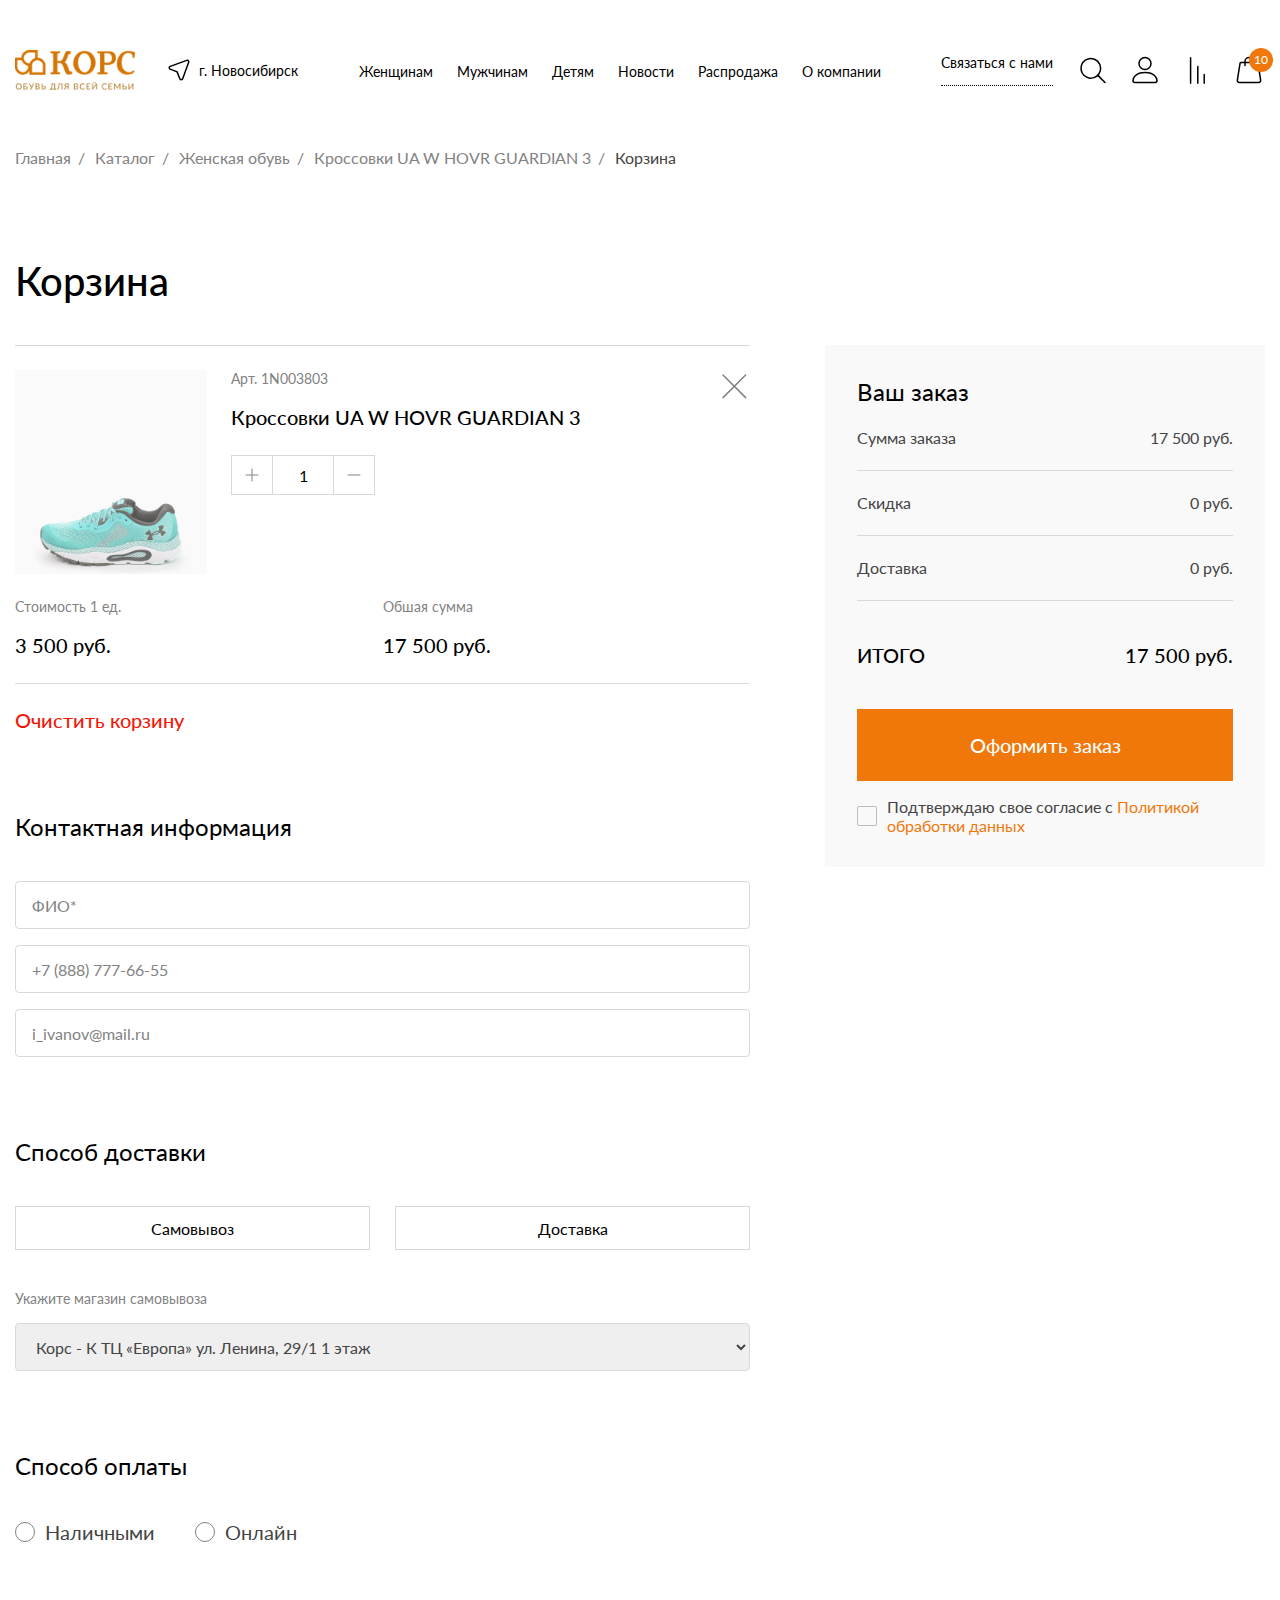
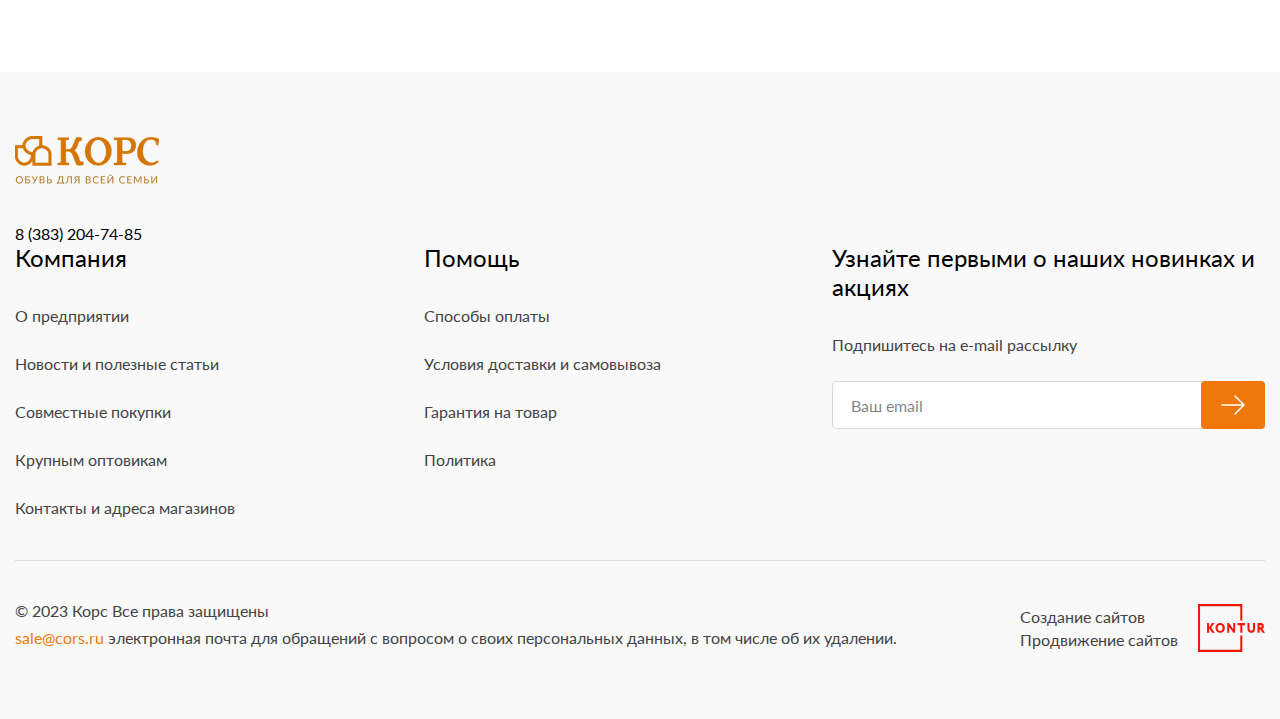
==== commit a9096845: "финиш правки" ====
--- a/basket.html
+++ b/basket.html
@@ -200,7 +200,7 @@
                                     <input type="text" placeholder="ФИО*">
                                 </div>
                                 <div class="basket__input">
-                                    <input type="text" placeholder="+7 (888) 777-66-55">
+                                    <input type="text" placeholder="+7 (888) 777-66-55" class="input_phone tel">
                                 </div>
                                 <div class="basket__input">
                                     <input type="text" placeholder="i_ivanov@mail.ru">
@@ -283,8 +283,8 @@
                             </div>
                             <button class="main_btn">Оформить заказ</button>
                             <div class="aside__check">
-                                <input type="checkbox" id="35">
-                                <label for="35">Подтверждаю свое согласие с <a href="#">Политикой обработки данных</a></label>
+                                <input type="checkbox" id="352">
+                                <label for="352">Подтверждаю свое согласие с <a href="#">Политикой обработки данных</a></label>
                             </div>
                         </div>
                     </div>
--- a/css/style.css
+++ b/css/style.css
@@ -263,6 +263,127 @@
   line-height: normal;
 }
 
+.modal {
+  position: fixed;
+  top: 0;
+  left: 0;
+  z-index: 9999;
+  width: 100%;
+  height: 100%;
+  background: rgba(0, 0, 0, 0.4);
+  padding: 100px 16px;
+  display: none;
+  opacity: 0;
+  -webkit-transition: all 0.3s ease;
+  transition: all 0.3s ease;
+}
+
+.modal.active {
+  display: block;
+}
+
+.modal.open {
+  opacity: 1;
+}
+
+.modal__block {
+  max-width: 700px;
+  width: 100%;
+  background: #fff;
+  margin: 0 auto;
+  padding: 50px;
+  position: relative;
+}
+.modal__block h2 {
+  text-align: center;
+  margin-bottom: 40px;
+}
+
+.modal__close {
+  display: -webkit-box;
+  display: -ms-flexbox;
+  display: flex;
+  -webkit-box-align: center;
+      -ms-flex-align: center;
+          align-items: center;
+  -webkit-box-pack: center;
+      -ms-flex-pack: center;
+          justify-content: center;
+  position: absolute;
+  top: 24px;
+  right: 24px;
+  border: 0;
+  background: transparent;
+  cursor: pointer;
+}
+
+.modal__input {
+  margin-bottom: 24px;
+}
+.modal__input input {
+  width: 100%;
+  height: 48px;
+  padding: 0 16px;
+  border-radius: 4px;
+  border: 1px solid var(--light-gray-2, #D9D9D9);
+  color: #000;
+  font-size: 16px;
+  font-style: normal;
+  font-weight: 400;
+  line-height: 150%; /* 24px */
+}
+.modal__input input::-webkit-input-placeholder {
+  color: var(--light-gray-1, #828282);
+}
+.modal__input input::-moz-placeholder {
+  color: var(--light-gray-1, #828282);
+}
+.modal__input input:-ms-input-placeholder {
+  color: var(--light-gray-1, #828282);
+}
+.modal__input input::-ms-input-placeholder {
+  color: var(--light-gray-1, #828282);
+}
+.modal__input input::placeholder {
+  color: var(--light-gray-1, #828282);
+}
+
+.modal__textare {
+  width: 100%;
+  min-height: 160px;
+  max-height: 160px;
+  height: 160px;
+  padding: 24px 16px;
+  border-radius: 4px;
+  border: 1px solid var(--light-gray-2, #D9D9D9);
+  color: #000;
+  font-size: 16px;
+  font-style: normal;
+  font-weight: 400;
+  line-height: 150%; /* 24px */
+  margin-bottom: 24px;
+}
+
+.modal__textare::-webkit-input-placeholder {
+  color: var(--light-gray-1, #828282);
+}
+
+.modal__textare::-moz-placeholder {
+  color: var(--light-gray-1, #828282);
+}
+
+.modal__textare:-ms-input-placeholder {
+  color: var(--light-gray-1, #828282);
+}
+
+.modal__textare::-ms-input-placeholder {
+  color: var(--light-gray-1, #828282);
+}
+
+.modal__textare::placeholder {
+  color: var(--light-gray-1, #828282);
+}
+
 .header {
   width: 100%;
   padding-top: 30px;
@@ -270,6 +391,7 @@
   position: absolute;
   top: 0;
   left: 0;
+  z-index: 9999;
 }
 
 .header__box {
@@ -321,6 +443,11 @@
   -webkit-box-align: center;
       -ms-flex-align: center;
           align-items: center;
+  color: var(--black, #000);
+  font-size: 16px;
+  font-style: normal;
+  font-weight: 400;
+  line-height: normal;
 }
 .header__map svg {
   margin-right: 8px;
@@ -699,20 +826,12 @@
   background: #F9F9F9;
   margin-left: 20px;
 }
-.company__right .bg {
+.company__right img {
   position: absolute;
   top: 50%;
   left: 50%;
   -webkit-transform: translate(-50%, -50%);
           transform: translate(-50%, -50%);
-}
-.company__right img {
-  position: absolute;
-  bottom: 10%;
-  left: 50%;
-  z-index: 2;
-  -webkit-transform: translateX(-50%);
-          transform: translateX(-50%);
 }
 .company__right span {
   position: absolute;
@@ -1253,12 +1372,15 @@
   display: -webkit-box;
   display: -ms-flexbox;
   display: flex;
-  margin-bottom: 50px;
+  margin-bottom: 34px;
+  -ms-flex-wrap: wrap;
+      flex-wrap: wrap;
 }
 
 .catalog__check {
   position: relative;
   margin-right: 16px;
+  margin-bottom: 16px;
 }
 .catalog__check input {
   opacity: 0;
@@ -1700,6 +1822,8 @@
   display: -webkit-box;
   display: -ms-flexbox;
   display: flex;
+  -ms-flex-wrap: wrap;
+      flex-wrap: wrap;
   -webkit-box-pack: justify;
       -ms-flex-pack: justify;
           justify-content: space-between;
@@ -1891,6 +2015,7 @@
   background: #FFF;
   -webkit-transition: all 0.2s ease;
   transition: all 0.2s ease;
+  cursor: pointer;
 }
 .delivery_radio .radio label svg {
   -webkit-transition: all 0.2s ease;
@@ -1946,6 +2071,7 @@
   font-style: normal;
   font-weight: 400;
   line-height: normal;
+  cursor: pointer;
 }
 .payment_radio .border {
   display: -webkit-box;
@@ -2460,12 +2586,323 @@
   display: none;
 }
 
-@media screen and (max-width: 1024px) {
+.filter-open {
+  display: none;
+}
+
+.aside__close {
+  display: none;
+}
+
+@media screen and (max-width: 1780px) {
+  .catalog__content {
+    max-width: 1080px;
+  }
+  .pop_categories__block {
+    width: 800px;
+  }
+  .pop_categories__img {
+    width: 340px;
+  }
+  .pop_categories__content {
+    width: calc(100% - 340px);
+  }
+  .products__block {
+    max-width: 400px;
+  }
+  .products__block .btn2 {
+    max-width: 180px;
+  }
+  .basket__content {
+    max-width: 1000px;
+  }
+  .basket__title {
+    max-width: 300px;
+  }
+  .basket__price {
+    margin-right: 30px;
+  }
+  .companyPage__slider .block {
+    width: 350px;
+    height: 480px;
+  }
+  .product__images {
+    max-width: 1000px;
+  }
+  .product__content {
+    max-width: 500px;
+  }
+  .images_nav {
+    width: 220px;
+  }
+  .images_nav .block {
+    height: 280px;
+  }
+  .images_main {
+    width: 750px;
+    height: 900px;
+  }
+  .images_main .block {
+    width: 750px;
+    height: 900px;
+  }
+  .images_main .block img {
+    width: auto;
+    height: 100%;
+  }
+}
+@media screen and (max-width: 1650px) {
+  .pop_categories__block {
+    width: 700px;
+  }
+  .products__block {
+    max-width: 340px;
+  }
+  .basket__aside {
+    max-width: 500px;
+  }
+}
+@media screen and (max-width: 1550px) {
+  .basket__content {
+    max-width: 900px;
+  }
+  .basket__aside {
+    max-width: 450px;
+  }
+  .basket__title {
+    max-width: 280px;
+  }
+  .basket__price {
+    max-width: 180px;
+    margin-right: 24px;
+  }
+  .companyPage__box {
+    -webkit-box-pack: justify;
+        -ms-flex-pack: justify;
+            justify-content: space-between;
+  }
+  .companyPage__left {
+    max-width: 400px;
+    margin-right: 0;
+  }
+  .companyPage__content {
+    max-width: 800px;
+  }
+  .companyPage__images .img {
+    max-width: 390px;
+    height: 300px;
+  }
+  .companyPage__numbers .number {
+    max-width: 360px;
+  }
+  .product__content {
+    max-width: 700px;
+    margin-top: 80px;
+  }
+  .aside {
+    max-width: 300px;
+  }
+}
+@media screen and (max-width: 1450px) {
+  .pop_categories__block {
+    width: 600px;
+  }
+  .pop_categories__img {
+    width: 300px;
+  }
+  .pop_categories__content {
+    width: calc(100% - 300px);
+  }
+  .products__block {
+    max-width: 300px;
+  }
+  .products__block .btn2 {
+    max-width: 140px;
+  }
+  .header__logo {
+    width: 120px;
+    height: 40px;
+    margin-right: 32px;
+  }
+  .header__map {
+    font-size: 14px;
+  }
+  .header__navbar li {
+    margin-right: 24px;
+  }
+  .header__navbar li a {
+    font-size: 14px;
+  }
+  .header__call {
+    font-size: 14px;
+    margin-right: 24px;
+  }
+  .companyPage__slider .block {
+    width: 300px;
+    height: 400px;
+  }
+  .catalog__content {
+    max-width: 950px;
+  }
+}
+@media screen and (max-width: 1400px) {
+  .basket__aside {
+    max-width: 440px;
+  }
+  .basket__aside .wrap {
+    padding: 32px;
+  }
+}
+@media screen and (max-width: 1350px) {
+  .basket__content {
+    max-width: 735px;
+  }
+  .basket__title {
+    max-width: 360px;
+    margin-right: 0;
+  }
+  .basket__price {
+    max-width: 50%;
+    margin-right: 0;
+    margin-top: 24px;
+  }
+}
+@media screen and (max-width: 1300px) {
+  .catalog__content {
+    max-width: 880px;
+  }
+}
+@media screen and (max-width: 1250px) {
+  .pop_categories__block {
+    width: 550px;
+  }
+  .pop_categories__img {
+    width: 250px;
+  }
+  .pop_categories__content {
+    width: calc(100% - 250px);
+    padding: 24px;
+  }
+  .products__block {
+    max-width: 290px;
+  }
+  .companyPage__slider .block {
+    width: 260px;
+    height: 350px;
+  }
+  .companyPage__left {
+    max-width: 360px;
+  }
+  .companyPage__content {
+    max-width: 750px;
+  }
+  .companyPage__images .img {
+    max-width: 360px;
+  }
+  .aside {
+    max-width: 280px;
+  }
+  .catalog__content {
+    max-width: 820px;
+  }
+}
+@media screen and (max-width: 1210px) {
+  .products__block {
+    max-width: 260px;
+  }
+  .products__block .btn2 {
+    max-width: 140px;
+  }
+  .products__block .btn2 {
+    max-width: 100%;
+    margin-top: 24px;
+  }
+  .header__map {
+    display: none;
+  }
+  .basket__aside {
+    max-width: 330px;
+  }
+}
+@media screen and (max-width: 1150px) {
+  .pop_categories__block {
+    width: 500px;
+  }
+  .pop_categories__img {
+    width: 220px;
+  }
+  .pop_categories__content {
+    width: calc(100% - 220px);
+    padding: 24px;
+  }
+  .aside {
+    max-width: 250px;
+  }
+}
+@media screen and (max-width: 1111px) {
+  .aside {
+    max-width: 100%;
+  }
+  .modal__block {
+    padding: 40px 16px;
+  }
+  .modal__block h2 {
+    margin-bottom: 24px;
+  }
+  .modal__input, .modal__textare {
+    margin-bottom: 16px;
+  }
+  .product__content {
+    margin-top: 0;
+  }
+  .aside__close {
+    display: none;
+    position: fixed;
+    top: 0;
+    right: 0;
+    z-index: 99999;
+    width: 50%;
+    height: 56px;
+    background: #fff;
+    padding-right: 16px;
+  }
+  .filter-close {
+    display: -webkit-box;
+    display: -ms-flexbox;
+    display: flex;
+    -webkit-box-align: center;
+        -ms-flex-align: center;
+            align-items: center;
+    -webkit-box-pack: center;
+        -ms-flex-pack: center;
+            justify-content: center;
+    margin-left: auto;
+    border: 0;
+    background: transparent;
+  }
+  .aside__close.active {
+    display: -webkit-box;
+    display: -ms-flexbox;
+    display: flex;
+  }
+  .filter-open {
+    display: block;
+    margin-left: auto;
+    color: var(--dark-gray, #444);
+    font-size: 16px;
+    font-style: normal;
+    font-weight: 400;
+    line-height: normal;
+    border: 0;
+    background: transparent;
+  }
+  .container {
+    max-width: 700px;
+  }
   .header {
     position: fixed;
     top: 0;
     left: 0;
-    z-index: 999;
     padding-top: 0;
     background: #FFF;
     -webkit-box-shadow: 0px 2px 2px 0px rgba(0, 0, 0, 0.05);
@@ -2688,10 +3125,14 @@
             flex-direction: column;
   }
   .banner__content {
-    padding: 83px 83px 83px 16px;
+    padding: 83px 16px 83px 16px;
   }
   h1 {
     font-size: 28px;
+  }
+  .banner__content h1, .banner__content h2 {
+    max-width: 260px;
+    width: 100%;
   }
   .banner__content h2 {
     font-size: 28px;
@@ -2810,11 +3251,15 @@
     -webkit-box-direction: normal;
         -ms-flex-direction: column;
             flex-direction: column;
+    -webkit-box-align: center;
+        -ms-flex-align: center;
+            align-items: center;
   }
   .company__left {
     margin-bottom: 40px;
   }
   .company__left h5 {
+    font-weight: 600;
     margin-bottom: 24px;
   }
   .company__img {
@@ -2825,16 +3270,6 @@
   .company__right {
     margin: 0;
     height: 340px;
-  }
-  .company__right .bg svg {
-    width: 300px;
-    height: auto;
-  }
-  .company__right img {
-    width: 50%;
-  }
-  .company__right span {
-    font-size: 14px;
   }
   .company .container {
     padding-bottom: 160px;
@@ -3043,7 +3478,42 @@
     right: 8px;
   }
   .aside {
+    max-width: 100%;
+    position: fixed;
+    top: 56px;
+    left: 0;
+    z-index: 999;
+    width: 100%;
+    height: calc(100% - 56px);
+    overflow-y: auto;
+    background: #FFF;
+    padding: 40px 16px 16px 16px;
     display: none;
+    opacity: 0;
+    -webkit-transition: all 0.3s ease;
+    transition: all 0.3s ease;
+  }
+  .aside.active {
+    display: block;
+  }
+  .aside.open {
+    opacity: 1;
+  }
+  .aside__wrap {
+    margin-bottom: 30px;
+  }
+  .aside h5 {
+    margin-bottom: 30px;
+    font-size: 16px;
+  }
+  .aside__check {
+    margin-bottom: 12px;
+  }
+  .aside__colors {
+    margin-bottom: 12px;
+  }
+  .aside .main_btn {
+    margin-top: 80px;
   }
   .catalog__select p {
     display: none;
@@ -3087,7 +3557,7 @@
   }
   .images_main {
     width: 100%;
-    height: 386px;
+    height: 700px;
   }
   .images_main .slick-prev, .images_main .slick-next {
     width: 40px;
@@ -3109,7 +3579,7 @@
     content: "";
     width: 15px;
     height: 15px;
-    border: 1px solid #fff;
+    border: 2px solid #fff;
     border-radius: 1px;
     position: absolute;
     top: 50%;
@@ -3132,7 +3602,7 @@
   }
   .images_main .block {
     width: 100%;
-    height: 386px;
+    height: 700px;
   }
   .product__content h2 {
     text-align: start;
@@ -3271,9 +3741,12 @@
   }
   .basket__aside {
     display: none;
+    max-width: 100%;
+    margin-bottom: 40px;
+  }
+  .basket__aside .wrap {
     width: calc(100% + 32px);
     margin-left: -16px;
-    margin-bottom: 40px;
   }
   .basket__aside.mobile {
     display: block;
@@ -3341,7 +3814,8 @@
             flex-direction: column;
   }
   .companyPage__left {
-    margin: 0;
+    max-width: 100%;
+    margin: 0 auto;
     height: auto;
   }
   .companyPage__img {
@@ -3361,6 +3835,7 @@
     margin-top: 24px;
   }
   .companyPage__numbers .number {
+    max-width: 100%;
     padding-top: 16px;
     margin-top: 24px;
   }
@@ -3398,11 +3873,19 @@
   }
   .companyPage__images {
     margin-top: 40px;
+    -webkit-box-orient: vertical;
+    -webkit-box-direction: normal;
+        -ms-flex-direction: column;
+            flex-direction: column;
+    -webkit-box-align: center;
+        -ms-flex-align: center;
+            align-items: center;
   }
   .companyPage__images.mobile {
     display: none;
   }
   .companyPage__images .img {
+    max-width: 100%;
     height: 340px;
     margin-bottom: 16px;
   }
@@ -3434,4 +3917,26 @@
     display: flex;
     margin-top: 40px;
   }
+  .images_main .block img {
+    width: 100%;
+    height: auto;
+  }
+}
+@media screen and (max-width: 600px) {
+  .images_main {
+    height: 386px;
+  }
+  .images_main .block {
+    height: 386px;
+  }
+  .images_main .block img {
+    width: 100%;
+    height: auto;
+  }
+}
+@media screen and (max-width: 350px) {
+  .images_main .block img {
+    width: auto;
+    height: 100%;
+  }
 }